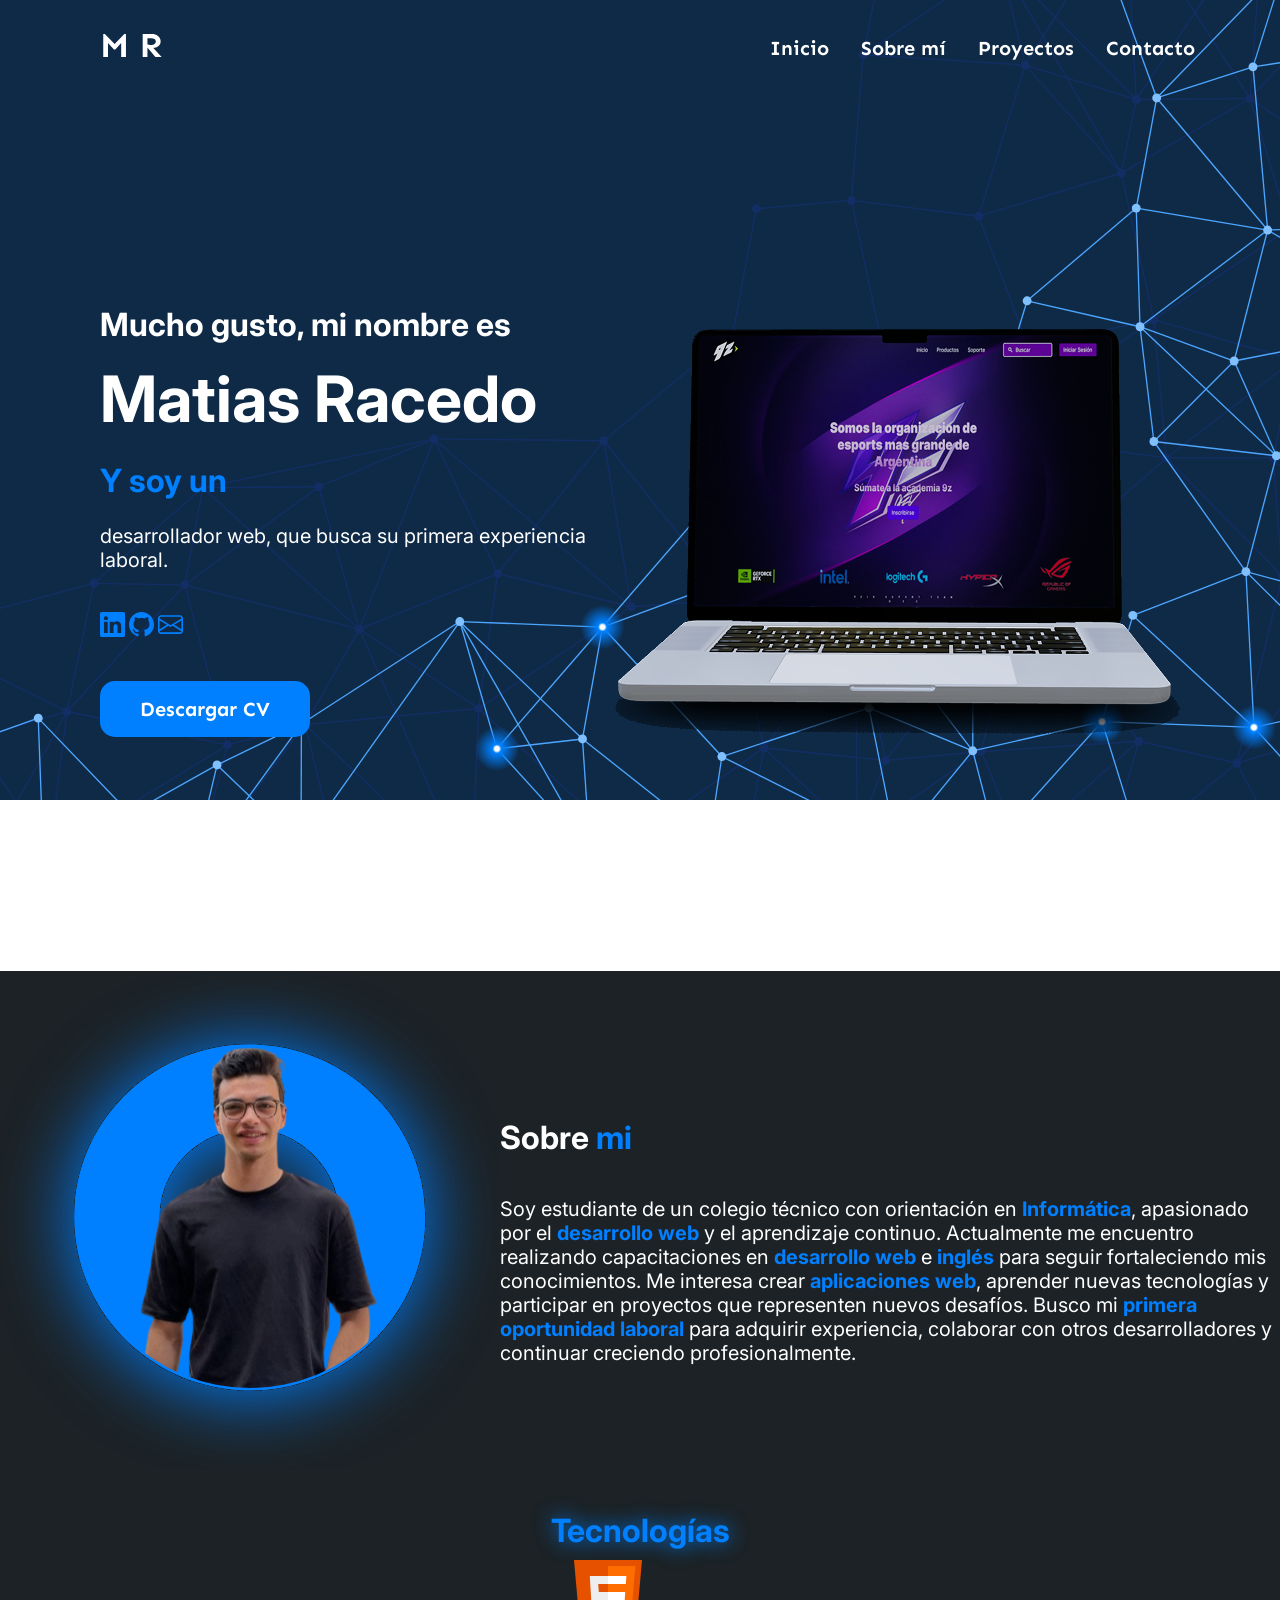
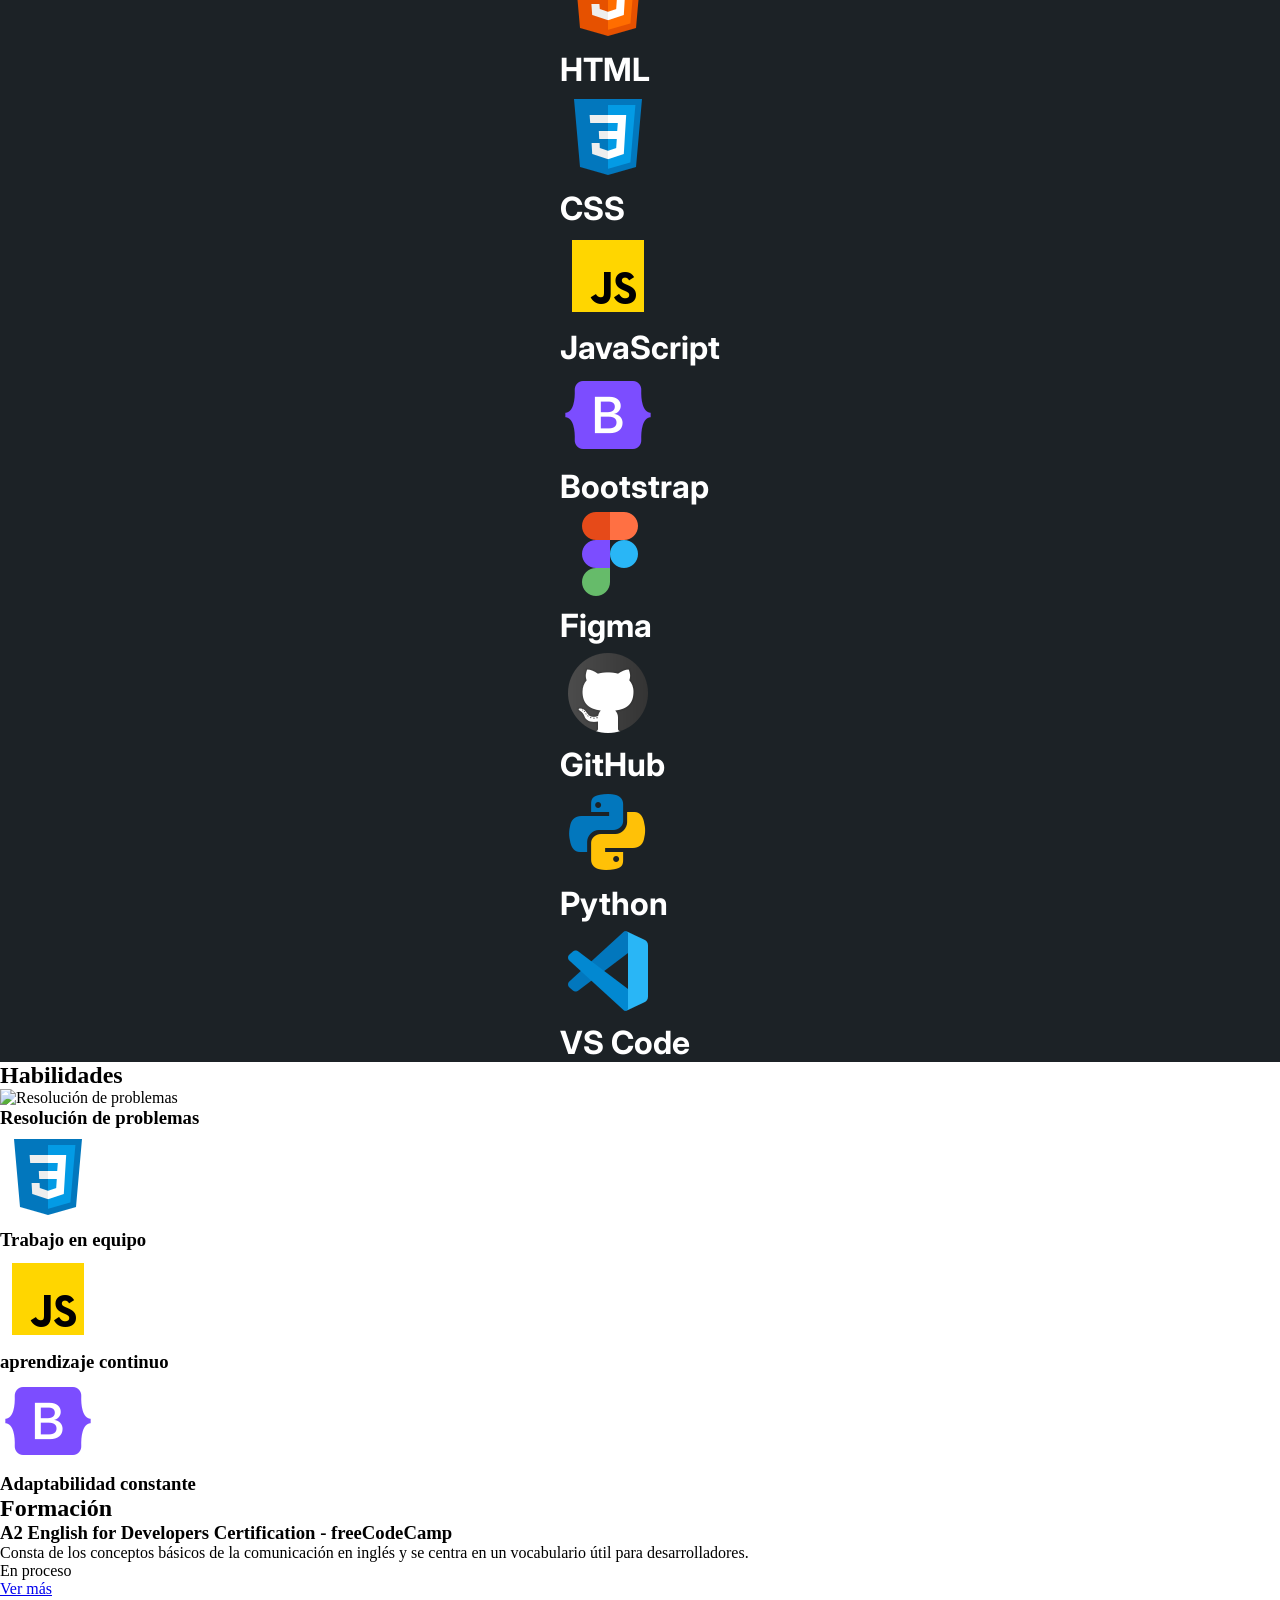
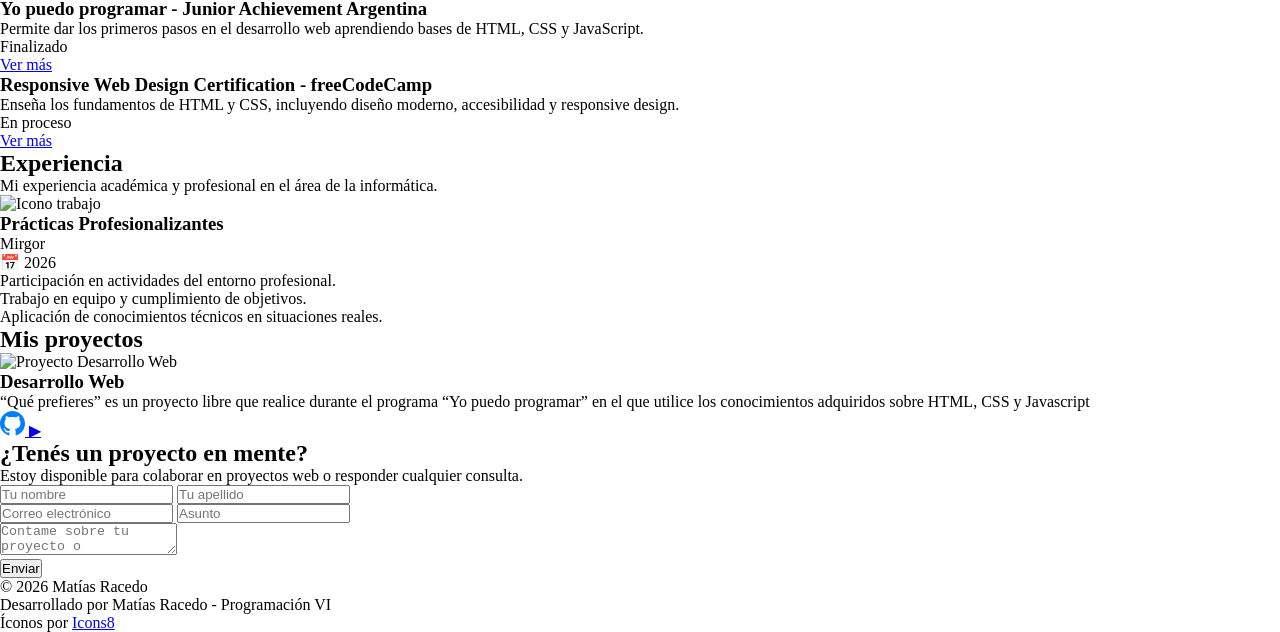
==== index.html @ 50ba8d8b "Add files via upload" ====
<!doctype html>
<html lang="en">
  <head>
    <meta charset="UTF-8" />
    <meta name="viewport" content="width=device-width, initial-scale=1.0" />
    <title>Mi portafolio web</title>
    <link rel="stylesheet" href="style.css">
    <link rel="preconnect" href="https://fonts.googleapis.com">
    <link rel="preconnect" href="https://fonts.gstatic.com" crossorigin>
    <link href="https://fonts.googleapis.com/css2?family=Sen:wght@400;500;700;800&display=swap" rel="stylesheet">
    <link href="https://fonts.googleapis.com/css2?family=Inter:wght@300;400;500;600;700&display=swap" rel="stylesheet">
  </head>
  <body>
    <div id="contenedor-inicial">
      <header>
        <!-- barra de navegación -->
        <nav>
          <a href="#" class="logo">
            <img src="img/logo.svg" alt="logo">
          </a>

          <ul>
            <li><a href="#inicio">Inicio</a></li>
            <li><a href="#sobre-mi">Sobre mí</a></li>
            <li><a href="#proyectos">Proyectos</a></li>
            <li><a href="#contacto">Contacto</a></li>
          </ul>
        </nav>
      </header>

      <main>
        <section id="inicio">
          <!-- Hero -->
           <div id="inicio-contenido">
          <p id="inicio-saludo">Mucho gusto, mi nombre es</p>

          <h1>Matias Racedo</h1>

          <p id="incio-resaltado">Y soy un</p>

          <p id="inicio-descripcion">
            desarrollador web, que busca su primera experiencia laboral.
          </p>
          <div id="redes-sociales">
            <img src="img/linkedin.svg" alt="Linkedin" />
            <img src="img/github.svg" alt="Github" />
            <img src="img/email.svg" alt="Email" />
          </div>
          <button id="boton-cv">
            <a href="">Descargar CV</a>
          </button>
          </div>
          <div id="inicio-imagen">
          <img src="img/mockup.png" alt="mockup">
          </div>
        </section>
    </div>

      <section id="sobre-mi">
        <!-- Sobre mí -->
          <div class="contenedor-foto">
            <img src="img/foto.svg" alt="Foto de Matias Racedo" />
          </div>
          <article class="informacion">
            <h2 class="sobre-mi-h2">Sobre <span>mi</span></h2>
            <p class="sobre-mi-p">
              Soy estudiante de un colegio técnico con orientación en
              <span>Informática</span>, apasionado por el
              <span>desarrollo web</span> y el aprendizaje continuo. Actualmente
              me encuentro realizando capacitaciones en
              <span>desarrollo web</span> e <span>inglés</span> para seguir
              fortaleciendo mis conocimientos. Me interesa crear
              <span>aplicaciones web</span>, aprender nuevas tecnologías y
              participar en proyectos que representen nuevos desafíos. Busco mi
              <span>primera oportunidad laboral</span> para adquirir
              experiencia, colaborar con otros desarrolladores y continuar
              creciendo profesionalmente.
            </p>
          </article>
      </section>

      <section id="tecnologias">
        <!-- Tecnologías -->
        <h2 class="tecnologias-h2">Tecnologías</h2>

        <div class="contenedor-tecnologias">
          <article class="tecnologia">
            <img src="img/html.svg" alt="HTML" />
            <h3>HTML</h3>
          </article>

          <article class="tecnologia">
            <img src="img/css.svg" alt="CSS" />
            <h3>CSS</h3>
          </article>

          <article class="tecnologia">
            <img src="img/javascript.svg" alt="JavaScript" />
            <h3>JavaScript</h3>
          </article>

          <article class="tecnologia">
            <img src="img/bootstrap.svg" alt="Bootstrap" />
            <h3>Bootstrap</h3>
          </article>

          <article class="tecnologia">
            <img src="img/figma.svg" alt="Figma" />
            <h3>Figma</h3>
          </article>

          <article class="tecnologia">
            <img src="img/github-tecnologia.svg" alt="GitHub" />
            <h3>GitHub</h3>
          </article>

          <article class="tecnologia">
            <img src="img/python.svg" alt="Python" />
            <h3>Python</h3>
          </article>

          <article class="tecnologia">
            <img src="img/vscode.svg" alt="Visual Studio Code" />
            <h3>VS Code</h3>
          </article>
        </div>
      </section>

      <section id="habilidades">
        <!-- Habilidades -->
        <h2>Habilidades</h2>
        <div class="contenedor-habilidades">
          <article class="habilidad">
            <img src="img/t.svg" alt="Resolución de problemas" />
            <h3>Resolución de problemas</h3>
          </article>

          <article class="habilidad">
            <img src="img/css.svg" alt="Trabajo en equipo" />
            <h3>Trabajo en equipo</h3>
          </article>

          <article class="habilidad">
            <img src="img/javascript.svg" alt="Aprendizaje continuo" />
            <h3>aprendizaje continuo</h3>
          </article>

          <article class="habilidad">
            <img src="img/bootstrap.svg" alt="Adaptabilidad constante" />
            <h3>Adaptabilidad constante</h3>
          </article>
        </div>
      </section>

      <section id="formacion">
        <!-- Formación -->
        <h2>Formación</h2>

        <div class="contenedor-formacion">
          <article class="curso">
            <header>
              <h3>A2 English for Developers Certification - freeCodeCamp</h3>
            </header>

            <p>
              Consta de los conceptos básicos de la comunicación en inglés y se
              centra en un vocabulario útil para desarrolladores.
            </p>

            <p class="estado en-proceso">En proceso</p>

            <footer>
              <a href="#" class="btn">Ver más</a>
            </footer>
          </article>

          <article class="curso">
            <header>
              <h3>Yo puedo programar - Junior Achievement Argentina</h3>
            </header>

            <p>
              Permite dar los primeros pasos en el desarrollo web aprendiendo
              bases de HTML, CSS y JavaScript.
            </p>

            <p class="estado-finalizado">Finalizado</p>

            <footer>
              <a href="#" class="btn">Ver más</a>
            </footer>
          </article>

          <article class="curso">
            <header>
              <h3>Responsive Web Design Certification - freeCodeCamp</h3>
            </header>

            <p>
              Enseña los fundamentos de HTML y CSS, incluyendo diseño moderno,
              accesibilidad y responsive design.
            </p>

            <p class="estado-en-proceso">En proceso</p>

            <footer>
              <a href="#" class="btn">Ver más</a>
            </footer>
          </article>
        </div>
      </section>

      <section id="experiencia">
        <!-- Experiencia -->
        <header class="experiencia-header">
          <h2>Experiencia</h2>
          <p>
            Mi experiencia académica y profesional en el área de la informática.
          </p>
        </header>

        <div class="contenedor-experiencia">
          <article class="experiencia-card">
            <div class="icono">
              <img src="img/work.svg" alt="Icono trabajo" />
            </div>

            <div class="contenido">
              <h3>Prácticas Profesionalizantes</h3>

              <p class="empresa">Mirgor</p>

              <p class="fecha"><span>📅</span> 2026</p>

              <ul>
                <li>Participación en actividades del entorno profesional.</li>
                <li>Trabajo en equipo y cumplimiento de objetivos.</li>
                <li>
                  Aplicación de conocimientos técnicos en situaciones reales.
                </li>
              </ul>
            </div>
          </article>
        </div>
      </section>

      <section id="proyectos">
        <!-- Proyectos -->
        <h2>Mis proyectos</h2>

        <div class="contenedor-proyectos">
          <article class="proyecto destacado">
            <img src="img/proyecto1.png" alt="Proyecto Desarrollo Web" />

            <div class="contenido">
              <h3>Desarrollo Web</h3>

              <p>
                “Qué prefieres” es un proyecto libre que realice durante el
                programa “Yo puedo programar” en el que utilice los
                conocimientos adquiridos sobre HTML, CSS y Javascript
              </p>

              <div class="botones">
                <a href="#" class="github">
                  <img src="img/github.svg" alt="GitHub" />
                </a>

                <a href="#" class="demo"> ▶ </a>
              </div>
            </div>
          </article>
        </div>
      </section>

      <section id="contacto">
        <!-- Contacto -->
        <header class="contacto-header">
          <h2>¿Tenés un proyecto en mente?</h2>
          <p>
            Estoy disponible para colaborar en proyectos web o responder
            cualquier consulta.
          </p>
        </header>

        <form class="formulario">
          <div class="fila">
            <input type="text" placeholder="Tu nombre" required />
            <input type="text" placeholder="Tu apellido" required />
          </div>

          <div class="fila">
            <input type="email" placeholder="Correo electrónico" required />
            <input type="text" placeholder="Asunto" required />
          </div>

          <div class="fila">
            <textarea
              placeholder="Contame sobre tu proyecto o consulta..."
              required
            ></textarea>
          </div>

          <button type="submit">Enviar</button>
        </form>
      </section>
    </main>

    <footer>
      <!-- Footer -->
      <footer>
        <p>© 2026 Matías Racedo</p>

        <p>Desarrollado por Matías Racedo - Programación VI</p>

        <p>
          Íconos por
          <a href="https://icons8.com" target="_blank">Icons8</a>
        </p>
      </footer>
    </footer>
  </body>
</html>
---- style.css ----
* {
  margin: 0;
  padding: 0;
  box-sizing: border-box;
}

body {
  margin: 0;
}

#contenedor-inicial {
  background-image: url(img/fondo.svg);
  background-repeat: no-repeat;
  background-position: top center;
  background-size: 100% auto;
}

nav {
  display: flex;
  justify-content: space-between;
  align-items: center;
  padding-top: 24px;
  margin-left: 100px;
}

nav ul {
  display: flex;
  gap: 2rem;
  list-style: none;
  margin-right: 85px;
  padding: 0;
}

nav a {
  text-decoration: none;
  color: white;
  font-family: "Sen", sans-serif;
  font-size: 20px;
  font-weight: bold;
  padding: 0;
}

#inicio-saludo {
  color: white;
  font-family: "Inter", sans-serif;
  font-size: 32px;
  font-weight: bold;
  margin-bottom: 16px;
}

h1 {
  color: white;
  font-family: "Inter", sans-serif;
  font-size: 64px;
  font-weight: bold;
  margin-bottom: 24px;
}

#incio-resaltado {
  color: #007fff;
  font-family: "Inter", sans-serif;
  font-size: 32px;
  font-weight: bold;
  margin-bottom: 24px;
}

#inicio-descripcion {
  color: white;
  font-family: "Inter", sans-serif;
  font-size: 20px;
  font-weight: normal;
  margin-bottom: 40px;
}

#redes-sociales {
  margin-bottom: 40px;
}

#boton-cv {
  background-color: #0080ff;
  padding-left: 40px;
  padding-right: 40px;
  padding-top: 16px;
  padding-bottom: 16px;
  border: 0;
  border-radius: 15px;
}

#boton-cv a {
  text-decoration: none;
  color: white;
  font-family: "Sen", sans-serif;
  font-size: 20px;
  font-weight: bold;
}

#inicio {
  display: flex;
  align-items: center;
  justify-content: space-between;
  padding-left: 100px;
  min-height: 100vh;
}

#inicio-imagen img {
  margin-right: 85px;
}

#sobre-mi {
  width: 100%;
  height: 60vh;
  display: flex;
  justify-content: space-between;
  background-color: #1c2226;
}

.contenedor-foto {
  width: 500px;
  height: 500px;
  margin: 0;
  padding: 0;
}

.contenedor-foto img {
  width: 500px;
  height: 500px;
}

.informacion {
  display: flex;
  flex-direction: column;
  justify-content: center;
  align-items: start;
}

span {
  color: #007fff;
  font-weight: bold;
}

.sobre-mi-h2 {
  color: white;
  font-family: "Inter", sans-serif;
  font-size: 32px;
  font-weight: bold;
  margin-bottom: 40px;
}

.sobre-mi-p {
  color: white;
  font-family: "Inter", sans-serif;
  font-size: 20px;
  font-weight: normal;
}

#tecnologias {
  display: flex;
  flex-direction: column;
  justify-content: center;
  align-items: center;
  background-color: #1c2226;
}

.tecnologias-h2 {
  color: #0080ff;
  text-shadow: 0 0 20px #0080ff;
  font-family: "Inter", sans-serif;
  font-size: 32px;
  font-weight: bold;
}

.contenedor-tecnologias h3 {
  color: white;
  font-family: "Inter", sans-serif;
  font-size: 32px;
  font-weight: bold;
}
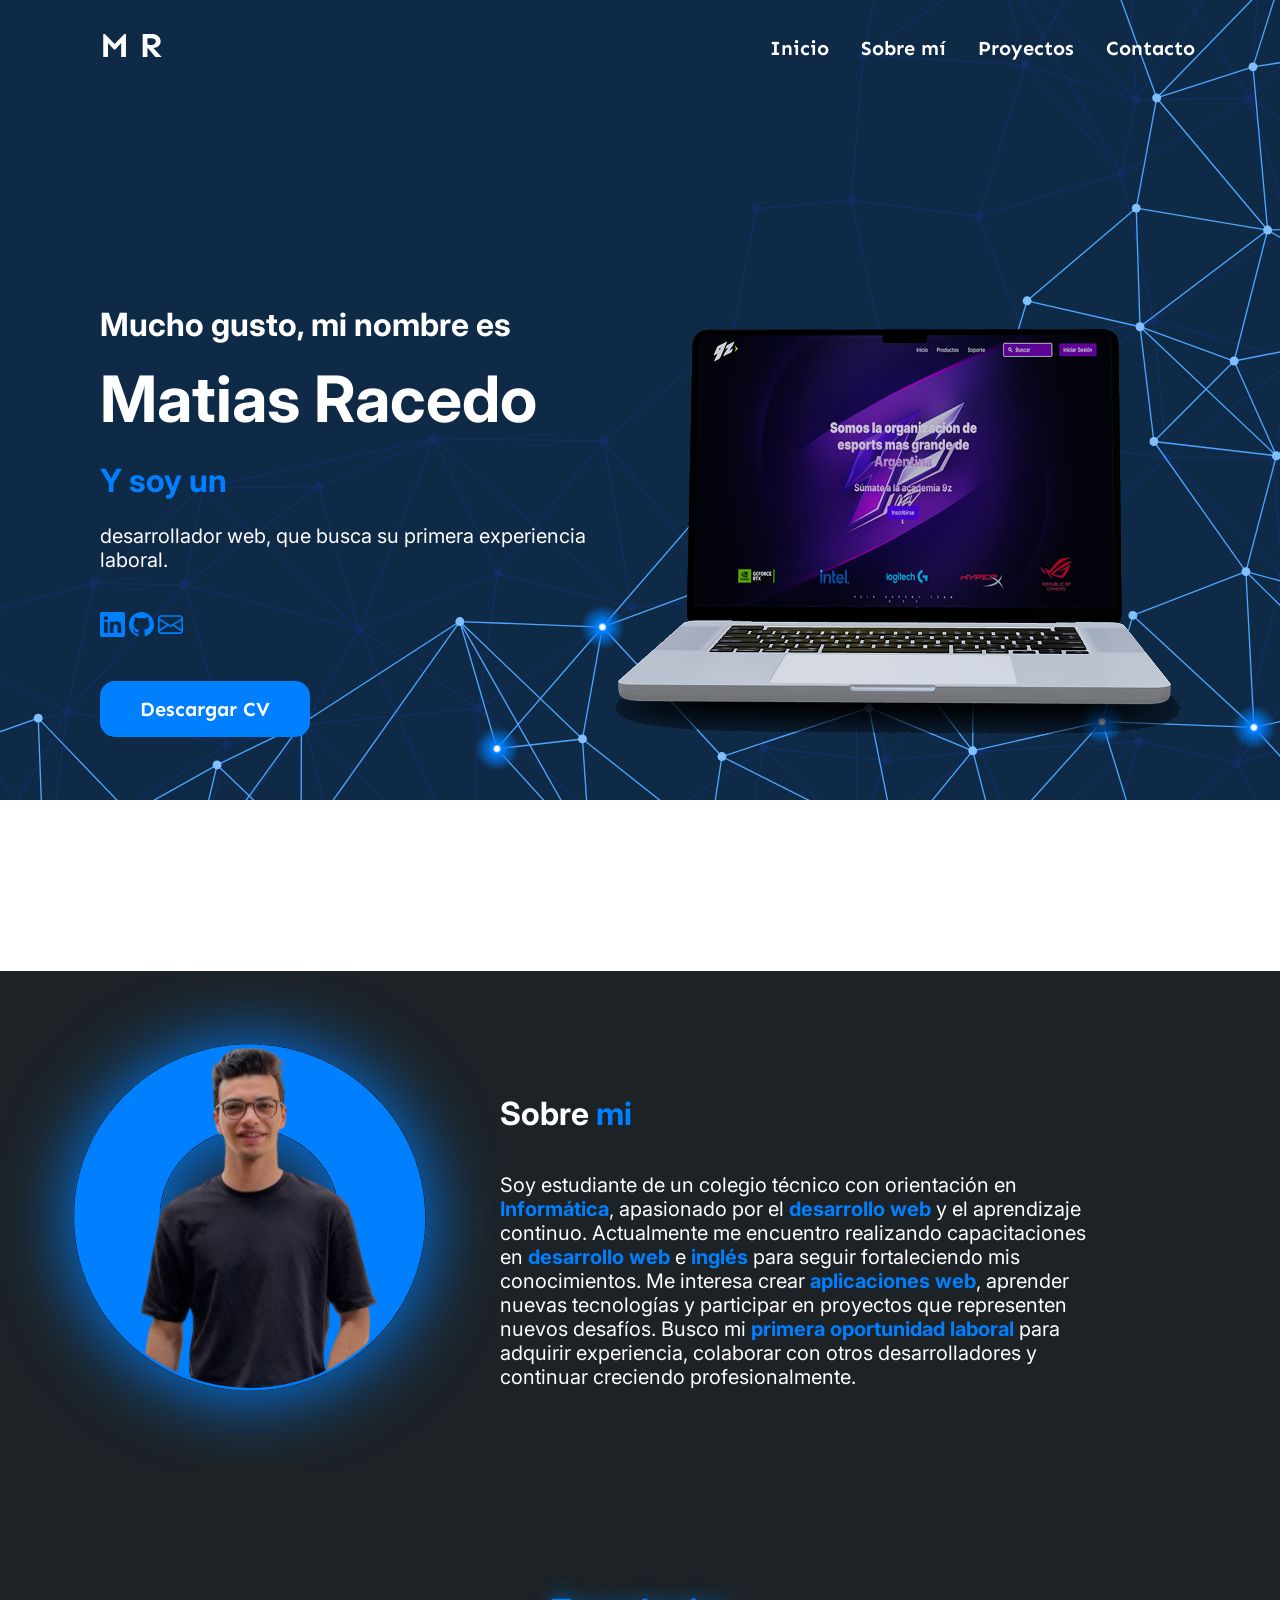
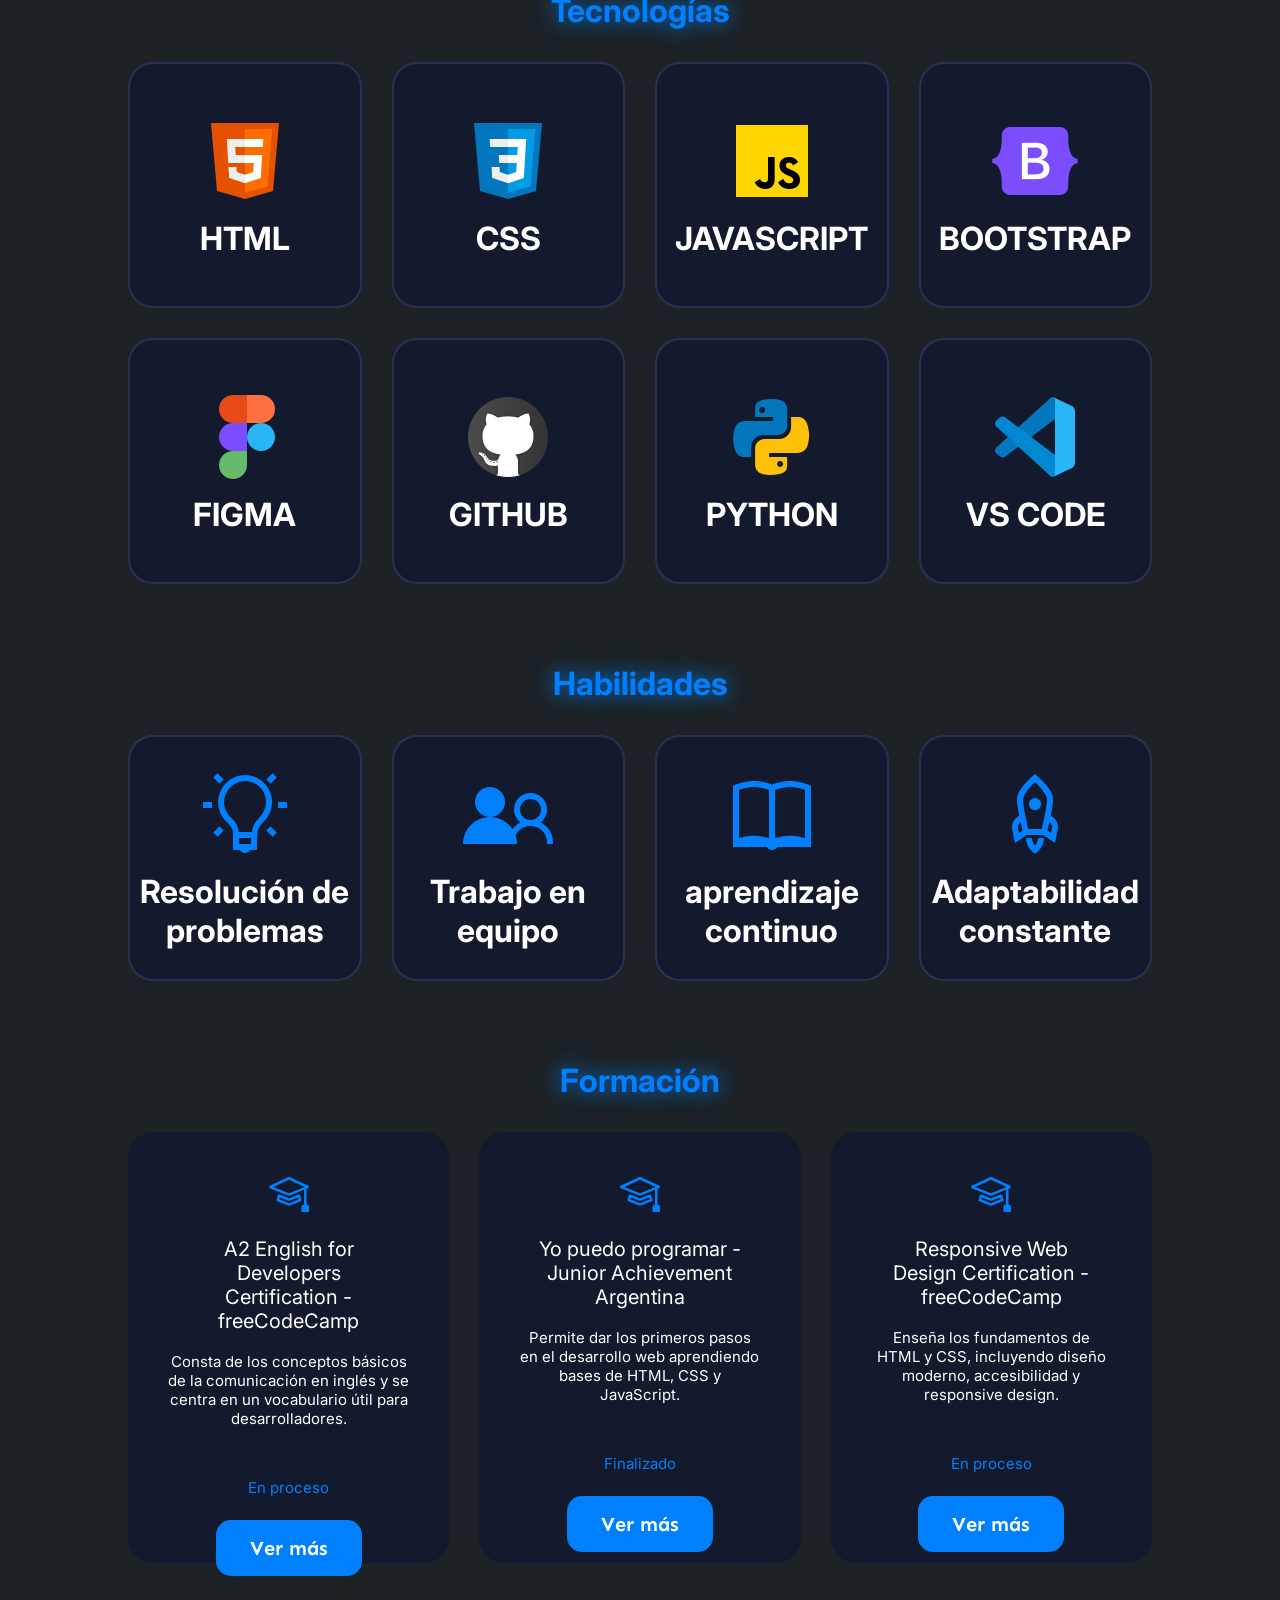
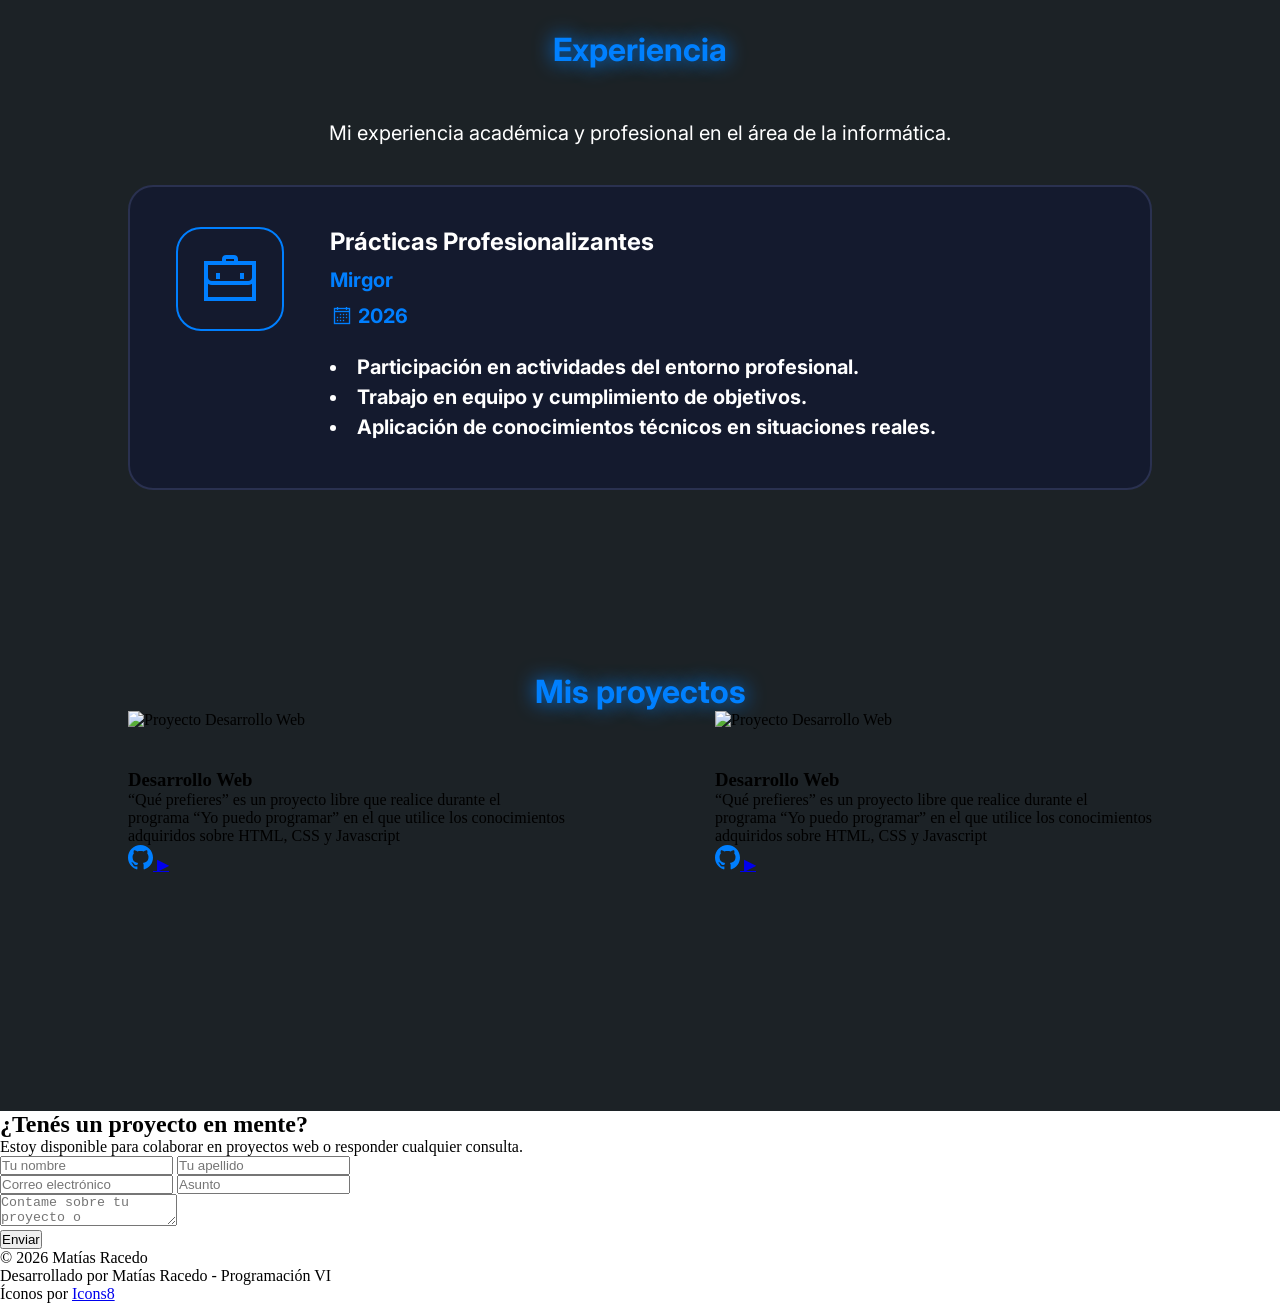
==== commit 3d9d79f7: "Add files via upload" ====
--- a/index.html
+++ b/index.html
@@ -85,68 +85,68 @@
 
         <div class="contenedor-tecnologias">
           <article class="tecnologia">
-            <img src="img/html.svg" alt="HTML" />
+            <img class="tecnologia-icono" src="img/html.svg" alt="HTML" />
             <h3>HTML</h3>
           </article>
 
           <article class="tecnologia">
-            <img src="img/css.svg" alt="CSS" />
+            <img class="tecnologia-icono" src="img/css.svg" alt="CSS" />
             <h3>CSS</h3>
           </article>
 
           <article class="tecnologia">
-            <img src="img/javascript.svg" alt="JavaScript" />
-            <h3>JavaScript</h3>
-          </article>
-
-          <article class="tecnologia">
-            <img src="img/bootstrap.svg" alt="Bootstrap" />
-            <h3>Bootstrap</h3>
-          </article>
-
-          <article class="tecnologia">
-            <img src="img/figma.svg" alt="Figma" />
-            <h3>Figma</h3>
-          </article>
-
-          <article class="tecnologia">
-            <img src="img/github-tecnologia.svg" alt="GitHub" />
-            <h3>GitHub</h3>
-          </article>
-
-          <article class="tecnologia">
-            <img src="img/python.svg" alt="Python" />
-            <h3>Python</h3>
-          </article>
-
-          <article class="tecnologia">
-            <img src="img/vscode.svg" alt="Visual Studio Code" />
-            <h3>VS Code</h3>
+            <img class="tecnologia-icono" src="img/javascript.svg" alt="JavaScript" />
+            <h3>JAVASCRIPT</h3>
+          </article>
+
+          <article class="tecnologia">
+            <img class="tecnologia-icono" src="img/bootstrap.svg" alt="Bootstrap" />
+            <h3>BOOTSTRAP</h3>
+          </article>
+
+          <article class="tecnologia">
+            <img class="tecnologia-icono" src="img/figma.svg" alt="Figma" />
+            <h3>FIGMA</h3>
+          </article>
+
+          <article class="tecnologia">
+            <img class="tecnologia-icono" src="img/github-tecnologia.svg" alt="GitHub" />
+            <h3>GITHUB</h3>
+          </article>
+
+          <article class="tecnologia">
+            <img class="tecnologia-icono" src="img/python.svg" alt="Python" />
+            <h3>PYTHON</h3>
+          </article>
+
+          <article class="tecnologia">
+            <img class="tecnologia-icono" src="img/vscode.svg" alt="Visual Studio Code" />
+            <h3>VS CODE</h3>
           </article>
         </div>
       </section>
 
       <section id="habilidades">
         <!-- Habilidades -->
-        <h2>Habilidades</h2>
+        <h2 class="habilidades-h2">Habilidades</h2>
         <div class="contenedor-habilidades">
           <article class="habilidad">
-            <img src="img/t.svg" alt="Resolución de problemas" />
+            <img src="img/idea.svg" alt="Resolución de problemas" />
             <h3>Resolución de problemas</h3>
           </article>
 
           <article class="habilidad">
-            <img src="img/css.svg" alt="Trabajo en equipo" />
+            <img src="img/equipo.svg" alt="Trabajo en equipo" />
             <h3>Trabajo en equipo</h3>
           </article>
 
           <article class="habilidad">
-            <img src="img/javascript.svg" alt="Aprendizaje continuo" />
+            <img src="img/aprendizaje.svg" alt="Aprendizaje continuo" />
             <h3>aprendizaje continuo</h3>
           </article>
 
           <article class="habilidad">
-            <img src="img/bootstrap.svg" alt="Adaptabilidad constante" />
+            <img src="img/adaptabilidad.svg" alt="Adaptabilidad constante" />
             <h3>Adaptabilidad constante</h3>
           </article>
         </div>
@@ -154,20 +154,22 @@
 
       <section id="formacion">
         <!-- Formación -->
-        <h2>Formación</h2>
+        <h2 class="formacion-h2">Formación</h2>
 
         <div class="contenedor-formacion">
           <article class="curso">
+            <img class="curso-icono" src="img/aprendizaje-icono.svg" alt="Icono de aprendizaje">
+
             <header>
-              <h3>A2 English for Developers Certification - freeCodeCamp</h3>
+              <h3 class="curso-h3">A2 English for Developers Certification - freeCodeCamp</h3>
             </header>
 
-            <p>
+            <p class="curso-descripcion">
               Consta de los conceptos básicos de la comunicación en inglés y se
               centra en un vocabulario útil para desarrolladores.
             </p>
 
-            <p class="estado en-proceso">En proceso</p>
+            <p class="estado">En proceso</p>
 
             <footer>
               <a href="#" class="btn">Ver más</a>
@@ -175,16 +177,18 @@
           </article>
 
           <article class="curso">
+            <img class="curso-icono" src="img/aprendizaje-icono.svg" alt="Icono de aprendizaje">
+
             <header>
-              <h3>Yo puedo programar - Junior Achievement Argentina</h3>
+              <h3 class="curso-h3">Yo puedo programar - Junior Achievement Argentina</h3>
             </header>
 
-            <p>
+            <p class="curso-descripcion">
               Permite dar los primeros pasos en el desarrollo web aprendiendo
               bases de HTML, CSS y JavaScript.
             </p>
 
-            <p class="estado-finalizado">Finalizado</p>
+            <p class="estado">Finalizado</p>
 
             <footer>
               <a href="#" class="btn">Ver más</a>
@@ -192,16 +196,18 @@
           </article>
 
           <article class="curso">
+            <img class="curso-icono" src="img/aprendizaje-icono.svg" alt="Icono de aprendizaje">
+
             <header>
-              <h3>Responsive Web Design Certification - freeCodeCamp</h3>
+              <h3 class="curso-h3">Responsive Web Design Certification - freeCodeCamp</h3>
             </header>
 
-            <p>
+            <p class="curso-descripcion">
               Enseña los fundamentos de HTML y CSS, incluyendo diseño moderno,
               accesibilidad y responsive design.
             </p>
 
-            <p class="estado-en-proceso">En proceso</p>
+            <p class="estado">En proceso</p>
 
             <footer>
               <a href="#" class="btn">Ver más</a>
@@ -213,24 +219,26 @@
       <section id="experiencia">
         <!-- Experiencia -->
         <header class="experiencia-header">
-          <h2>Experiencia</h2>
-          <p>
+          <h2 class="experiencia-h2">Experiencia</h2>
+          <p class="experiencia-p">
             Mi experiencia académica y profesional en el área de la informática.
           </p>
         </header>
 
         <div class="contenedor-experiencia">
-          <article class="experiencia-card">
-            <div class="icono">
-              <img src="img/work.svg" alt="Icono trabajo" />
+          <article class="experiencia-tarjeta">
+            <div class="icono-trabajo">
+              <img src="img/trabajo.svg" alt="Icono trabajo" />
             </div>
 
             <div class="contenido">
-              <h3>Prácticas Profesionalizantes</h3>
+              <h3 class="experiencia-h3">Prácticas Profesionalizantes</h3>
 
               <p class="empresa">Mirgor</p>
-
-              <p class="fecha"><span>📅</span> 2026</p>
+              <div class="fecha">
+                <img src="img/calendario.svg" alt="calendario">
+                <p>2026</p>
+              </div>
 
               <ul>
                 <li>Participación en actividades del entorno profesional.</li>
@@ -246,10 +254,31 @@
 
       <section id="proyectos">
         <!-- Proyectos -->
-        <h2>Mis proyectos</h2>
+        <h2 class="proyectos-h2">Mis proyectos</h2>
 
         <div class="contenedor-proyectos">
-          <article class="proyecto destacado">
+          <article class="proyecto-destacado">
+            <img src="img/proyecto1.png" alt="Proyecto Desarrollo Web" />
+
+            <div class="contenido">
+              <h3>Desarrollo Web</h3>
+
+              <p>
+                “Qué prefieres” es un proyecto libre que realice durante el
+                programa “Yo puedo programar” en el que utilice los
+                conocimientos adquiridos sobre HTML, CSS y Javascript
+              </p>
+
+              <div class="botones">
+                <a href="#" class="github">
+                  <img src="img/github.svg" alt="GitHub" />
+                </a>
+
+                <a href="#" class="demo"> ▶ </a>
+              </div>
+            </div>
+          </article>
+          <article class="proyecto-destacado">
             <img src="img/proyecto1.png" alt="Proyecto Desarrollo Web" />
 
             <div class="contenido">
--- a/style.css
+++ b/style.css
@@ -151,6 +151,7 @@
   font-family: "Inter", sans-serif;
   font-size: 20px;
   font-weight: normal;
+  padding-right: 182px;
 }
 
 #tecnologias {
@@ -159,6 +160,7 @@
   justify-content: center;
   align-items: center;
   background-color: #1c2226;
+  padding-top: 80px;
 }
 
 .tecnologias-h2 {
@@ -167,6 +169,14 @@
   font-family: "Inter", sans-serif;
   font-size: 32px;
   font-weight: bold;
+  margin-bottom: 32px;
+}
+
+.contenedor-tecnologias {
+  display: grid;
+  grid-template-columns: repeat(4, 1fr);
+  gap: 30px;
+  width: 80%;
 }
 
 .contenedor-tecnologias h3 {
@@ -175,3 +185,298 @@
   font-size: 32px;
   font-weight: bold;
 }
+
+.tecnologia {
+  display: flex;
+  flex-direction: column;
+  align-items: center;
+  background-color: #141a2e;
+  gap: 10px;
+  height: 246px;
+  border-radius: 25px;
+  border: 2px solid #2a3150;
+  box-sizing: border-box;
+  justify-content: center;
+}
+
+/* seccion habilidades */
+
+#habilidades {
+  display: flex;
+  flex-direction: column;
+  justify-content: center;
+  align-items: center;
+  background-color: #1c2226;
+}
+
+.habilidades-h2 {
+  color: #0080ff;
+  text-shadow: 0 0 20px #0080ff;
+  font-family: "Inter", sans-serif;
+  font-size: 32px;
+  font-weight: bold;
+  margin-bottom: 32px;
+  margin-top: 80px;
+}
+
+.habilidad {
+  display: flex;
+  flex-direction: column;
+  align-items: center;
+  background-color: #141a2e;
+  gap: 10px;
+  height: 246px;
+  border-radius: 25px;
+  border: 2px solid #2a3150;
+  box-sizing: border-box;
+  justify-content: center;
+}
+
+.contenedor-habilidades {
+  display: grid;
+  grid-template-columns: repeat(4, 1fr);
+  gap: 30px;
+  width: 80%;
+}
+
+.contenedor-habilidades h3 {
+  color: white;
+  font-family: "Inter", sans-serif;
+  font-size: 32px;
+  font-weight: bold;
+  text-align: center;
+}
+
+/* seccion formación */
+
+.formacion-h2 {
+  color: #0080ff;
+  text-shadow: 0 0 20px #0080ff;
+  font-family: "Inter", sans-serif;
+  font-size: 32px;
+  font-weight: bold;
+  margin-bottom: 32px;
+}
+
+.curso {
+  display: flex;
+  flex-direction: column;
+  align-items: center;
+  background-color: #141a2e;
+  gap: 10px;
+  height: 246px;
+  border-radius: 25px;
+  justify-content: start;
+  height: 431px;
+  text-align: center;
+}
+
+#formacion {
+  padding-top: 80px;
+  display: flex;
+  flex-direction: column;
+  justify-content: center;
+  align-items: center;
+  background-color: #1c2226;
+}
+
+.contenedor-formacion {
+  display: grid;
+  grid-template-columns: repeat(3, 1fr);
+  gap: 30px;
+  width: 80%;
+  height: 431px;
+}
+
+.curso-icono {
+  margin-top: 40px;
+  margin-bottom: 15px;
+}
+
+.curso-h3 {
+  color: white;
+  font-family: "Inter", sans-serif;
+  font-size: 20px;
+  font-weight: normal;
+  margin-left: 58px;
+  margin-right: 58px;
+  margin-bottom: 9px;
+}
+
+.curso-descripcion {
+  color: white;
+  font-family: "Inter", sans-serif;
+  font-size: 15px;
+  font-weight: normal;
+  margin-left: 40px;
+  margin-right: 40px;
+  margin-bottom: 40px;
+}
+
+.estado {
+  color: #0080ff;
+  font-family: "Inter", sans-serif;
+  font-size: 15px;
+  font-weight: normal;
+  margin-bottom: 29px;
+}
+
+.btn {
+  text-decoration: none;
+  color: white;
+  font-family: "Sen", sans-serif;
+  font-size: 20px;
+  font-weight: bold;
+  background-color: #0080ff;
+  padding-left: 34px;
+  padding-right: 34px;
+  padding-top: 16px;
+  padding-bottom: 16px;
+  border: 0;
+  border-radius: 15px;
+}
+
+/* seccion experiencia */
+
+.experiencia-h2 {
+  color: #0080ff;
+  text-shadow: 0 0 20px #0080ff;
+  font-family: "Inter", sans-serif;
+  font-size: 32px;
+  font-weight: bold;
+  margin-top: 80px;
+  margin-bottom: 32px;
+}
+
+#experiencia {
+  display: flex;
+  flex-direction: column;
+  justify-content: center;
+  align-items: center;
+  background-color: #1c2226;
+  height: 574px;
+}
+
+.experiencia-p {
+  color: white;
+  font-family: "Inter", sans-serif;
+  font-size: 20px;
+  font-weight: normal;
+  margin-top: 20px;
+  margin-bottom: 40px;
+}
+
+.contenedor-experiencia {
+  width: 80%;
+  height: 285px;
+  margin-bottom: 80px;
+}
+
+.experiencia-tarjeta {
+  background-color: #141a2e;
+  display: flex;
+  flex-direction: row;
+}
+
+.experiencia-header {
+  display: flex;
+  flex-direction: column;
+  justify-content: center;
+  align-items: center;
+}
+
+.icono-trabajo {
+  padding: 20px;
+  height: 104px;
+  border: 2px solid #007fff;
+  border-radius: 25px;
+  box-sizing: border-box;
+  margin-left: 46px;
+  margin-right: 46px;
+  margin-top: 40px;
+}
+
+.contenido {
+  margin-top: 40px;
+}
+
+.experiencia-h3 {
+  color: white;
+  font-family: "Inter", sans-serif;
+  font-size: 24px;
+  font-weight: bold;
+  margin-bottom: 12px;
+}
+
+.empresa {
+  color: #007fff;
+  font-family: "Inter", sans-serif;
+  font-size: 20px;
+  font-weight: bold;
+  margin-bottom: 12px;
+}
+
+.fecha {
+  display: flex;
+  align-items: center;
+}
+
+.fecha p {
+  color: #007fff;
+  font-family: "Inter", sans-serif;
+  font-size: 20px;
+  font-weight: bold;
+  margin-left: 4px;
+}
+
+.experiencia-tarjeta {
+  border-radius: 25px;
+  border: 2px solid #2a3150;
+  box-sizing: border-box;
+}
+
+.experiencia-tarjeta ul {
+  margin-top: 24px;
+  margin-bottom: 46px;
+  list-style-position: inside;
+}
+
+.experiencia-tarjeta ul > li {
+  color: white;
+  line-height: 1.5;
+  font-family: "Inter", sans-serif;
+  font-size: 20px;
+  font-weight: bold;
+}
+
+/* seccion proyectos */
+
+.proyectos-h2 {
+  color: #0080ff;
+  text-shadow: 0 0 20px #0080ff;
+  font-family: "Inter", sans-serif;
+  font-size: 32px;
+  font-weight: bold;
+  margin-top: 80px;
+}
+
+#proyectos {
+  display: flex;
+  flex-direction: column;
+  justify-content: center;
+  align-items: center;
+  background-color: #1c2226;
+  height: 574px;
+}
+
+.contenedor-proyectos {
+  display: grid;
+  grid-template-columns: repeat(2, 1fr);
+  gap: 150px;
+  width: 80%;
+}
+
+.proyecto-destacado {
+  height: 345px;
+  border-radius: 25px;
+}
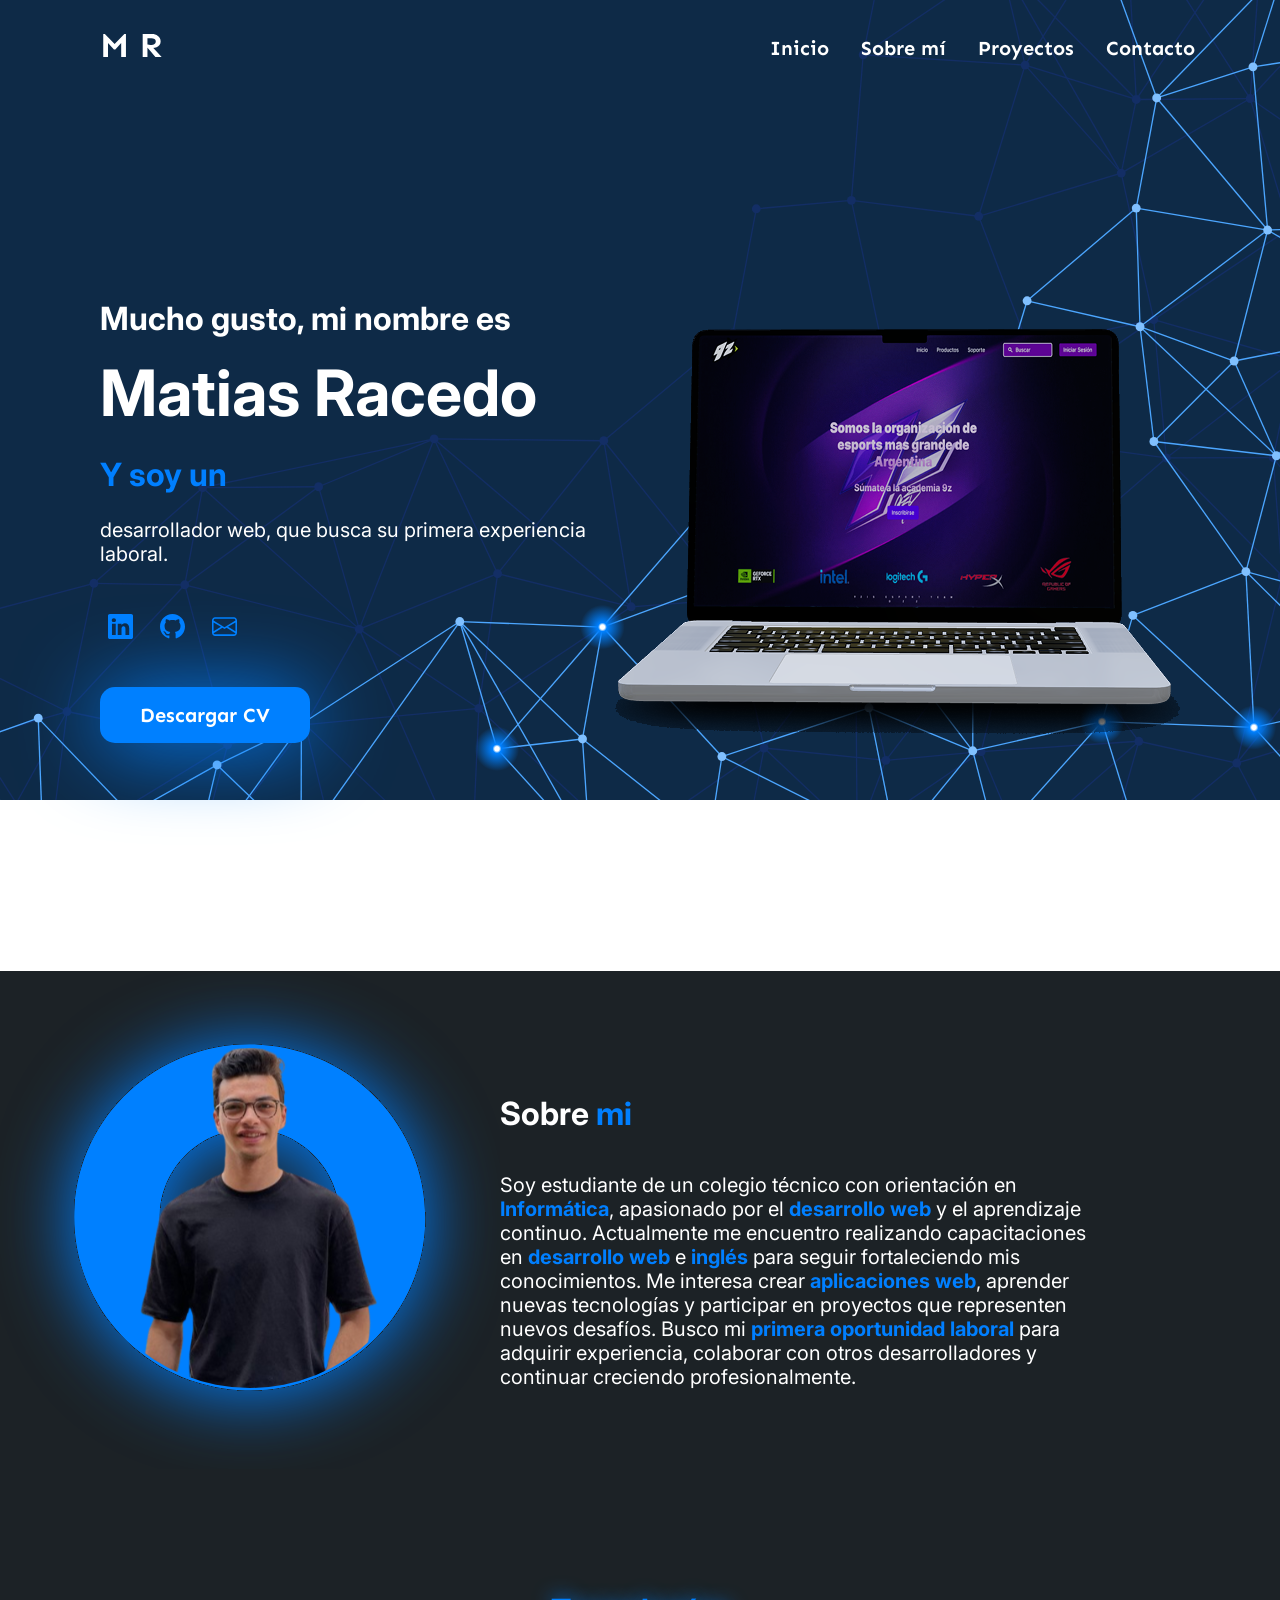
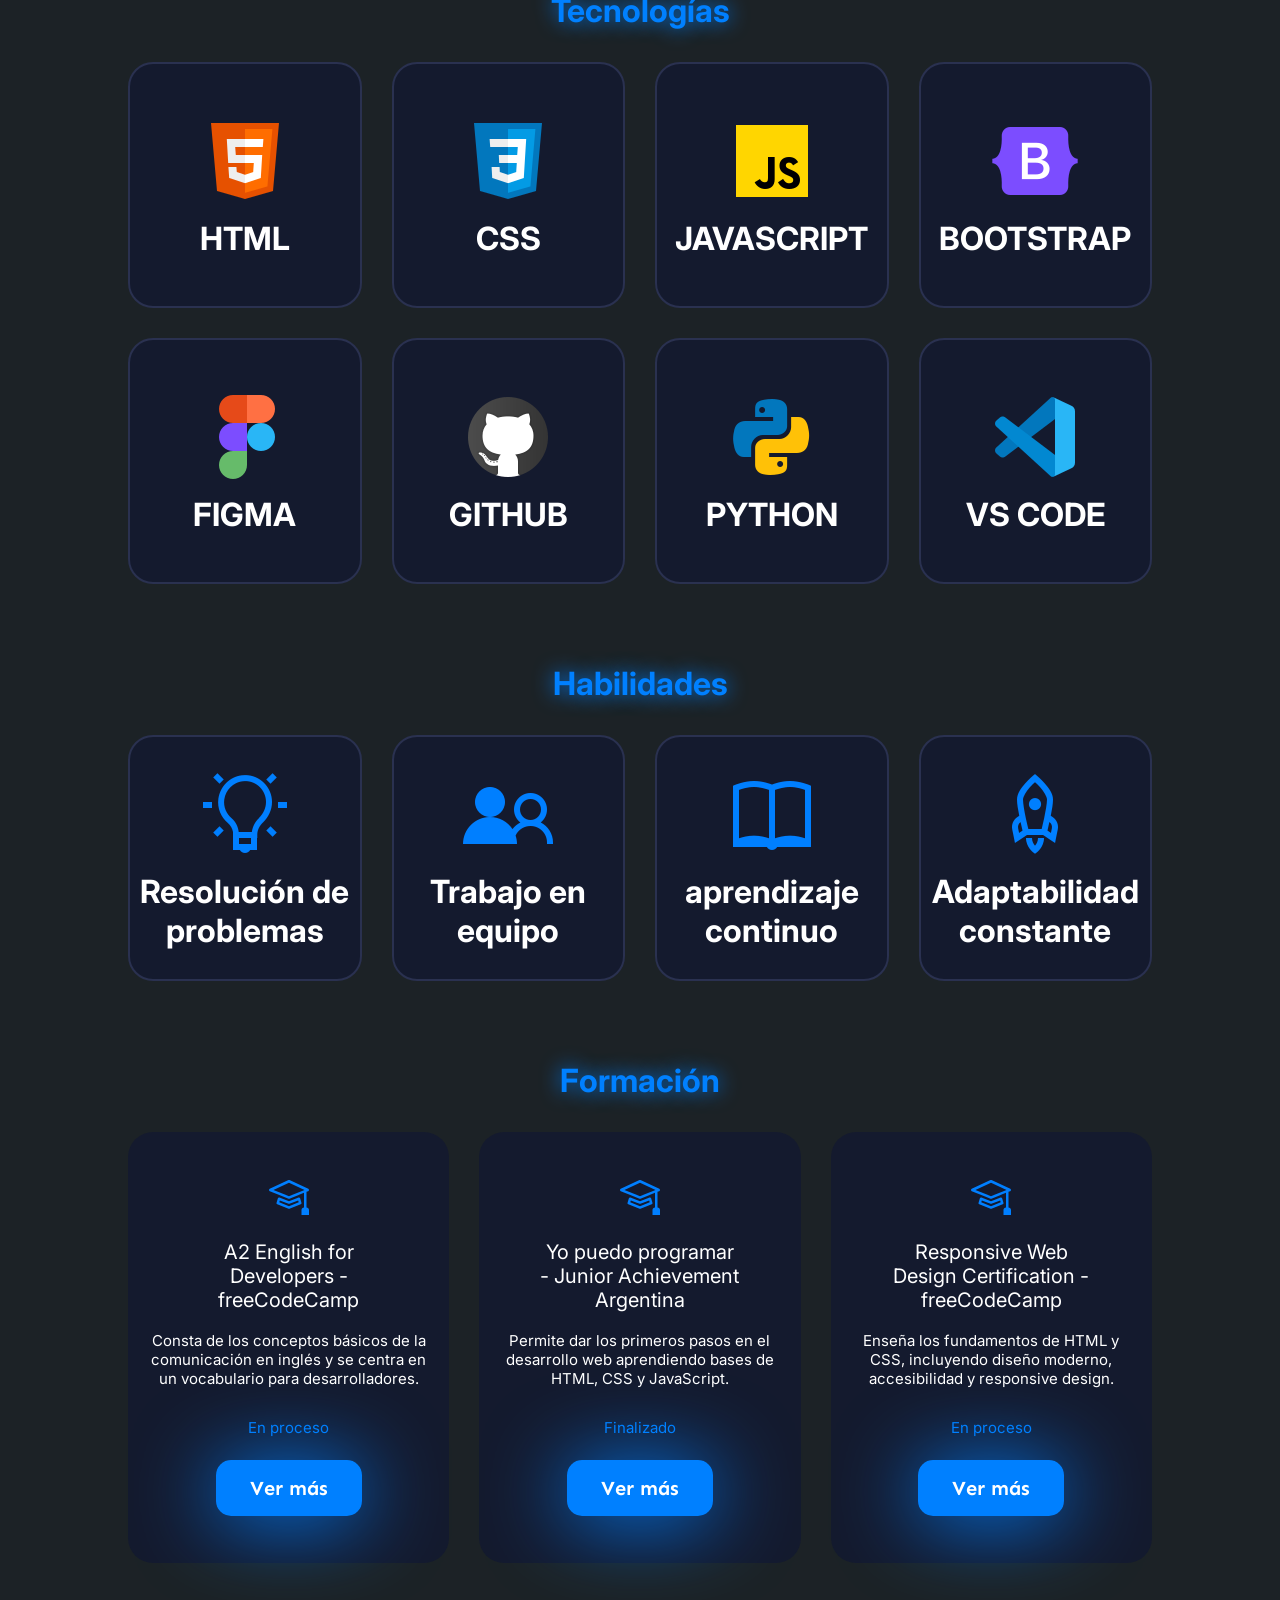
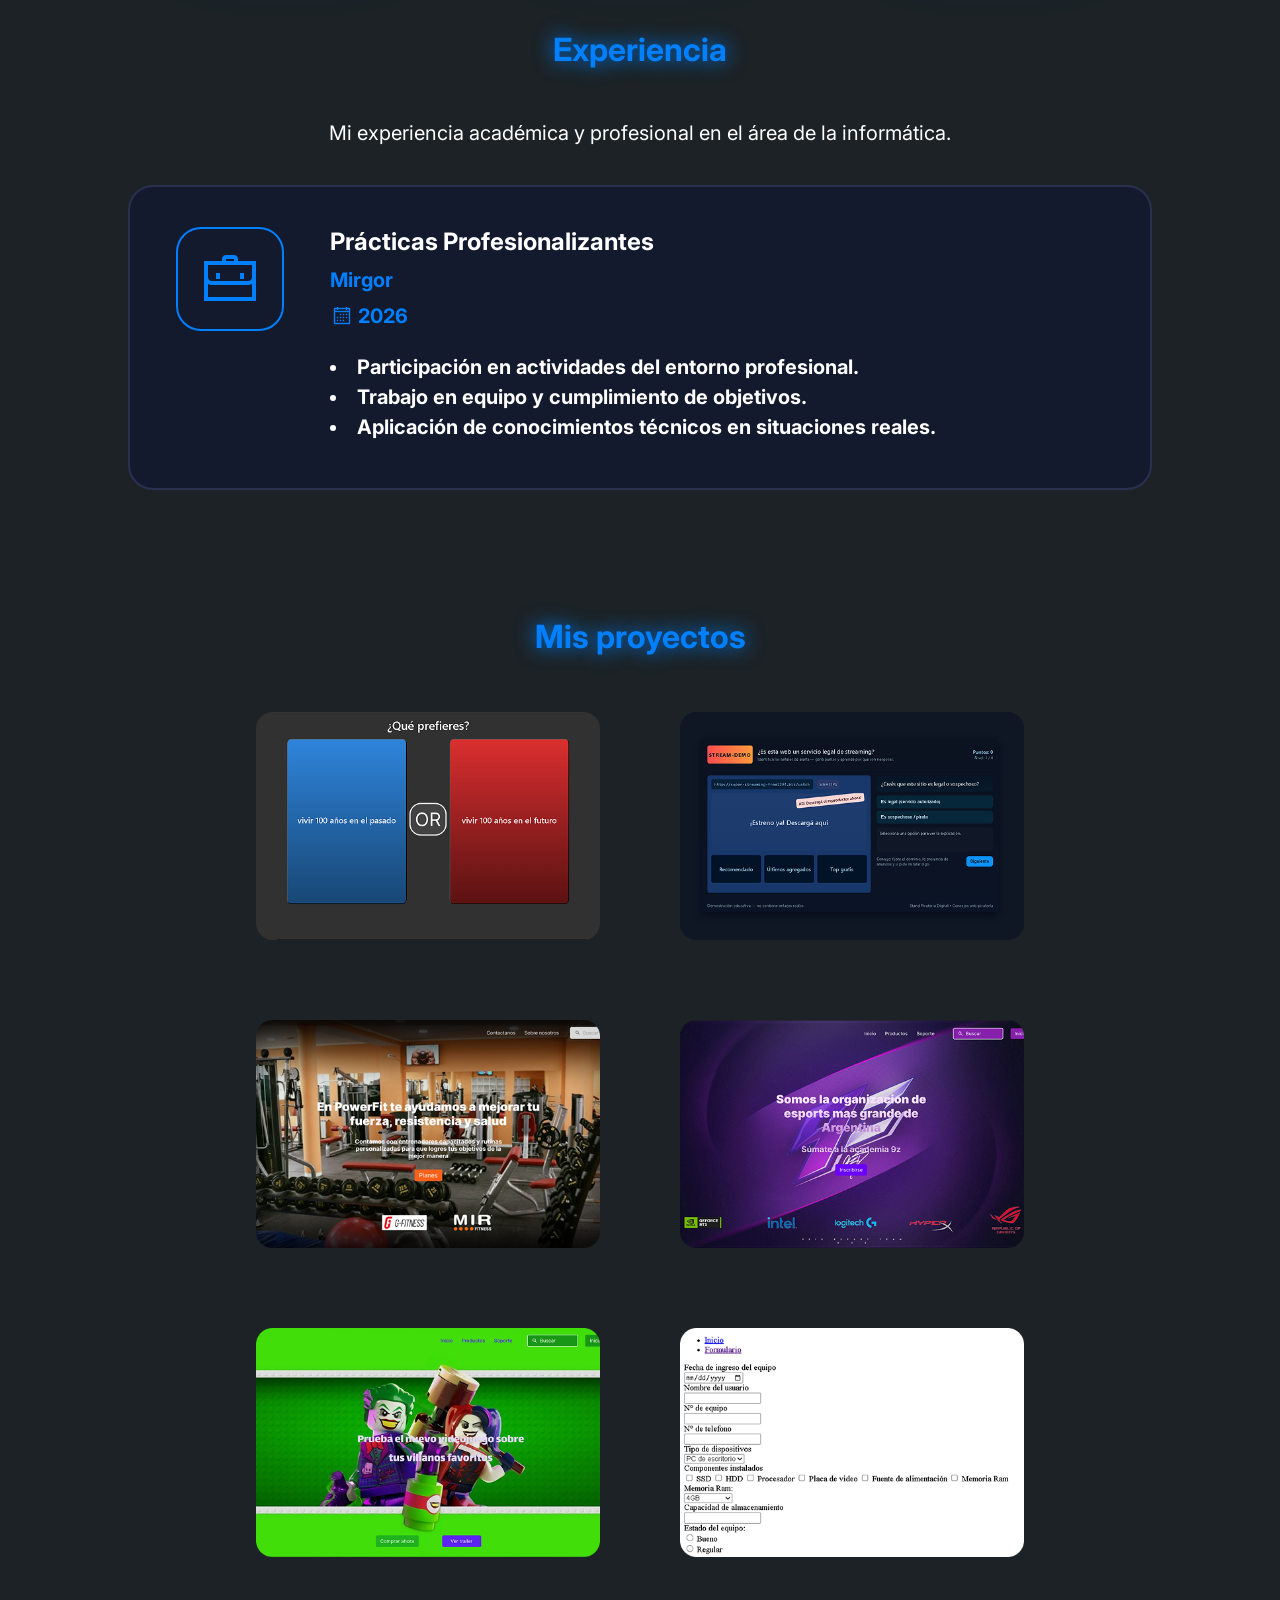
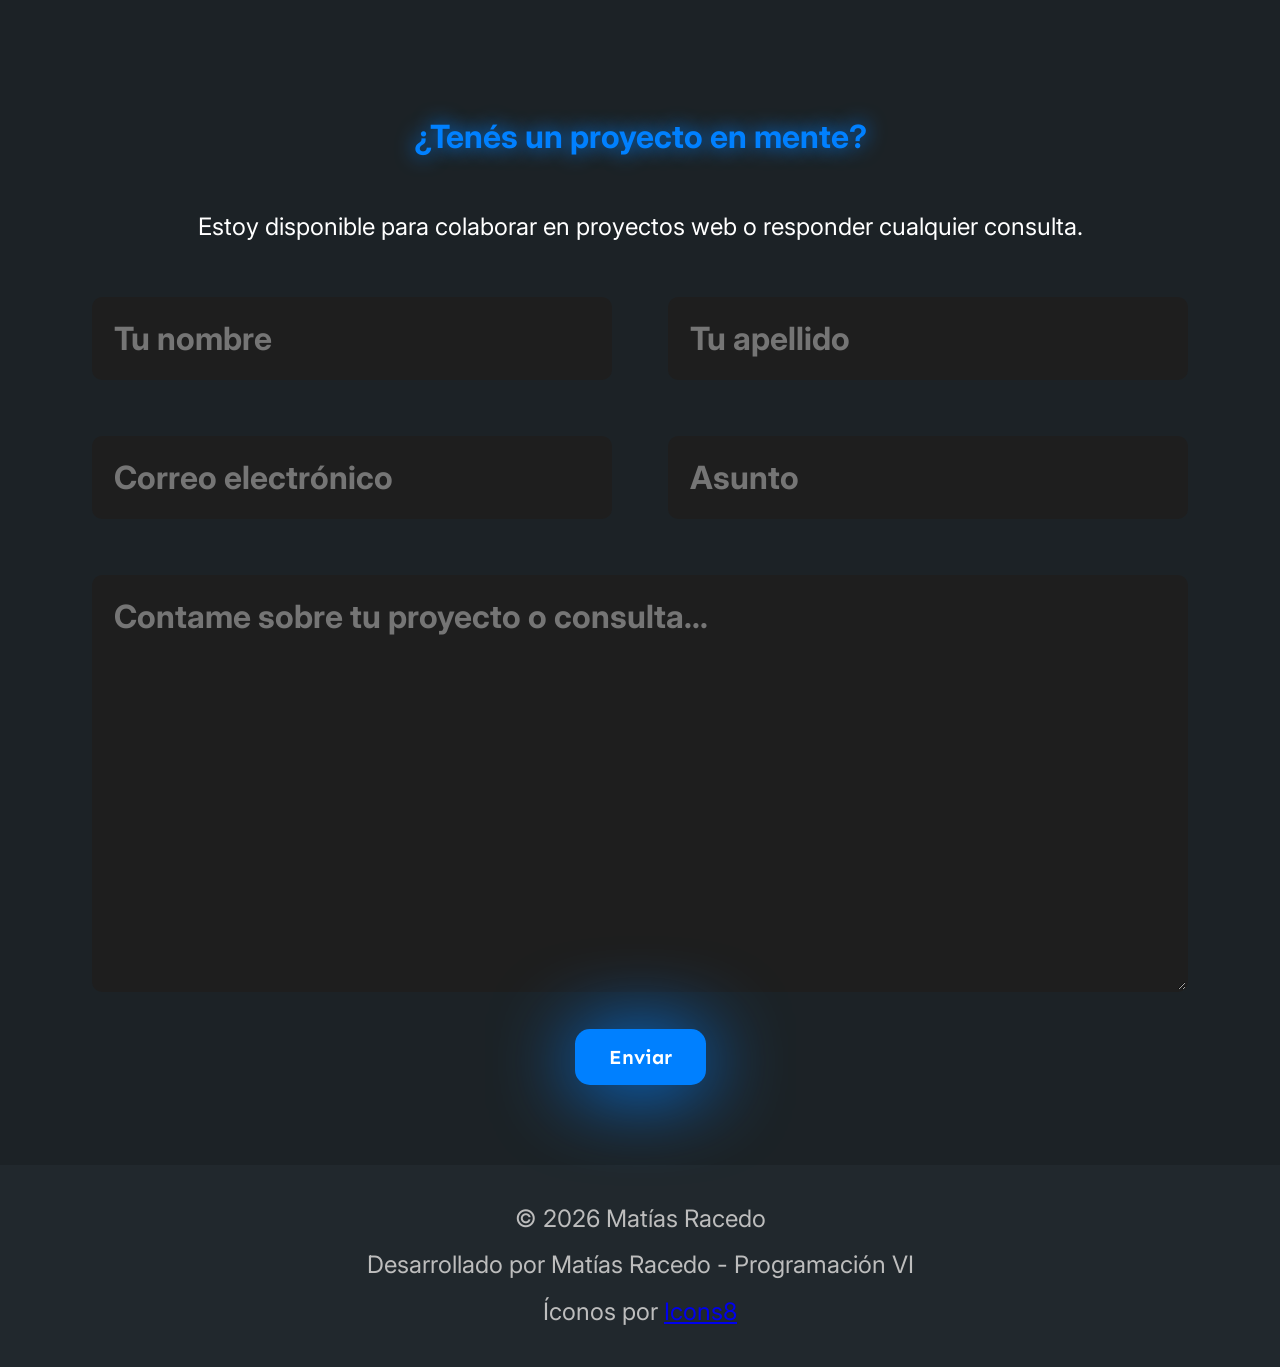
==== commit babe13ea: "Add files via upload" ====
--- a/index.html
+++ b/index.html
@@ -42,9 +42,15 @@
             desarrollador web, que busca su primera experiencia laboral.
           </p>
           <div id="redes-sociales">
+            <div class="contenedor-redes">
             <img src="img/linkedin.svg" alt="Linkedin" />
+            </div>
+            <div class="contenedor-redes">
             <img src="img/github.svg" alt="Github" />
+            </div>
+            <div class="contenedor-redes">
             <img src="img/email.svg" alt="Email" />
+            </div>
           </div>
           <button id="boton-cv">
             <a href="">Descargar CV</a>
@@ -161,12 +167,12 @@
             <img class="curso-icono" src="img/aprendizaje-icono.svg" alt="Icono de aprendizaje">
 
             <header>
-              <h3 class="curso-h3">A2 English for Developers Certification - freeCodeCamp</h3>
+              <h3 class="curso-h3">A2 English for Developers - freeCodeCamp</h3>
             </header>
 
             <p class="curso-descripcion">
               Consta de los conceptos básicos de la comunicación en inglés y se
-              centra en un vocabulario útil para desarrolladores.
+              centra en un vocabulario para desarrolladores.
             </p>
 
             <p class="estado">En proceso</p>
@@ -256,57 +262,58 @@
         <!-- Proyectos -->
         <h2 class="proyectos-h2">Mis proyectos</h2>
 
-        <div class="contenedor-proyectos">
-          <article class="proyecto-destacado">
-            <img src="img/proyecto1.png" alt="Proyecto Desarrollo Web" />
-
-            <div class="contenido">
-              <h3>Desarrollo Web</h3>
-
-              <p>
-                “Qué prefieres” es un proyecto libre que realice durante el
+        <article class="contenedor-proyectos">
+          <div class="card">
+          <img src="img/Proyecto1.png" alt="proyecto">
+          <p class="overlay">Desarrollo Web<br><br>
+            “Qué prefieres” es un proyecto libre que realice durante el
                 programa “Yo puedo programar” en el que utilice los
                 conocimientos adquiridos sobre HTML, CSS y Javascript
-              </p>
-
-              <div class="botones">
-                <a href="#" class="github">
-                  <img src="img/github.svg" alt="GitHub" />
-                </a>
-
-                <a href="#" class="demo"> ▶ </a>
-              </div>
-            </div>
-          </article>
-          <article class="proyecto-destacado">
-            <img src="img/proyecto1.png" alt="Proyecto Desarrollo Web" />
-
-            <div class="contenido">
-              <h3>Desarrollo Web</h3>
-
-              <p>
-                “Qué prefieres” es un proyecto libre que realice durante el
-                programa “Yo puedo programar” en el que utilice los
-                conocimientos adquiridos sobre HTML, CSS y Javascript
-              </p>
-
-              <div class="botones">
-                <a href="#" class="github">
-                  <img src="img/github.svg" alt="GitHub" />
-                </a>
-
-                <a href="#" class="demo"> ▶ </a>
-              </div>
-            </div>
-          </article>
-        </div>
+          </p>
+          </div>
+
+          <div class="card">
+          <img src="img/Proyecto2.png" alt="proyecto">
+          <p class="overlay">Desarrollo Web<br><br>
+            Un juego didactico hecho para un stand de Pirateria Digital. Para esta web se utilizó HTML, CSS y Javascript
+          </p>
+          </div>
+
+          <div class="card">
+          <img src="img/Proyecto3.png" alt="proyecto">
+          <p class="overlay">Diseño Web<br><br>
+            Un prototipo de pagina web sobre un gimnasio hecho durante la cursada del colegio técnico en Informatica. Hecho en Figma
+          </p>
+          </div>
+
+          <div class="card">
+          <img src="img/Proyecto4.png" alt="proyecto">
+          <p class="overlay">Diseño Web<br><br>
+            Un prototipo de pagina web sobre un gimnasio hecho durante la cursada del colegio técnico en Informatica. Hecho en Figma
+          </p>
+          </div>
+          
+          <div class="card">
+          <img src="img/Proyecto5.png" alt="proyecto">
+          <p class="overlay">Diseño Web<br><br>
+            Un prototipo de pagina web sobre el videojuego Lego DC Super-Villains hecho con el fin de practicar en Figma
+          </p>
+          </div>
+
+          <div class="card">
+          <img src="img/Proyecto6.png" alt="proyecto">
+          <p class="overlay">Desarrollo Web<br><br>
+            Un formulario de relevamiento de hardware hecho durante la cursada del Colegio Técnico en Informatica con HTML
+          </p>
+          </div>
+        </article>
       </section>
 
       <section id="contacto">
         <!-- Contacto -->
         <header class="contacto-header">
-          <h2>¿Tenés un proyecto en mente?</h2>
-          <p>
+          <h2 class="contacto-h2">¿Tenés un proyecto en mente?</h2>
+          <p class="contacto-p">
             Estoy disponible para colaborar en proyectos web o responder
             cualquier consulta.
           </p>
@@ -323,25 +330,27 @@
             <input type="text" placeholder="Asunto" required />
           </div>
 
-          <div class="fila">
+
+          <div>
             <textarea
               placeholder="Contame sobre tu proyecto o consulta..."
               required
             ></textarea>
           </div>
-
-          <button type="submit">Enviar</button>
+          <div class="boton-div">
+          <button class="boton-formulario" type="submit">Enviar</button>
+          </div>
         </form>
       </section>
     </main>
 
-    <footer>
+    <footer class="footer">
       <!-- Footer -->
       <footer>
         <p>© 2026 Matías Racedo</p>
-
+        <br>
         <p>Desarrollado por Matías Racedo - Programación VI</p>
-
+        <br>
         <p>
           Íconos por
           <a href="https://icons8.com" target="_blank">Icons8</a>
--- a/style.css
+++ b/style.css
@@ -40,6 +40,11 @@
   padding: 0;
 }
 
+nav a:hover{
+  transition: 300ms ease-out;
+  color: #0080FF;
+}
+
 #inicio-saludo {
   color: white;
   font-family: "Inter", sans-serif;
@@ -73,7 +78,23 @@
 }
 
 #redes-sociales {
+  display: flex;
   margin-bottom: 40px;
+  gap: 11px;
+}
+
+.contenedor-redes{
+  display: flex;
+  justify-content: center;
+  border: 3px solid transparent;
+  cursor: pointer;
+  padding: 5px;
+}
+
+.contenedor-redes:hover{
+  border-color: #0080FF;
+  border-radius: 50%;
+  box-shadow: 0 0 20px rgba(0,128,255,.4);
 }
 
 #boton-cv {
@@ -84,6 +105,13 @@
   padding-bottom: 16px;
   border: 0;
   border-radius: 15px;
+  box-shadow: 0 4px 82px #0080ff;
+  cursor: pointer;
+}
+
+#boton-cv:hover{
+  transition: 300ms ease-out;
+  background-color: #000000;
 }
 
 #boton-cv a {
@@ -269,6 +297,13 @@
   justify-content: start;
   height: 431px;
   text-align: center;
+  border: 3px solid transparent;
+}
+
+.curso:hover{
+  box-shadow: 0 4px 42px #0080ff;
+  border: 3px solid #007fff;
+  transition: 300ms ease-out;
 }
 
 #formacion {
@@ -308,9 +343,9 @@
   font-family: "Inter", sans-serif;
   font-size: 15px;
   font-weight: normal;
-  margin-left: 40px;
-  margin-right: 40px;
-  margin-bottom: 40px;
+  margin-left: 20px;
+  margin-right: 20px;
+  margin-bottom: 20px;
 }
 
 .estado {
@@ -334,6 +369,12 @@
   padding-bottom: 16px;
   border: 0;
   border-radius: 15px;
+  box-shadow: 0 4px 82px #0080ff;
+}
+
+.btn:hover{
+  transition: 300ms ease-out;
+  background-color: #000000;
 }
 
 /* seccion experiencia */
@@ -466,17 +507,221 @@
   justify-content: center;
   align-items: center;
   background-color: #1c2226;
-  height: 574px;
 }
 
 .contenedor-proyectos {
   display: grid;
   grid-template-columns: repeat(2, 1fr);
-  gap: 150px;
-  width: 80%;
+  gap: 80px;
+  width: 60%;
+  margin-bottom: 80px;
 }
 
 .proyecto-destacado {
   height: 345px;
   border-radius: 25px;
 }
+
+.contenedor-proyectos{
+  margin-top: 56px;
+}
+
+.card {
+  position: relative;
+  width: 100%;
+  display: flex;
+  flex-direction: column;
+}
+
+.card img {
+  width: 100%;
+  display: block;
+}
+
+/* TEXTO OCULTO */
+.overlay {
+  position: absolute;
+  top: 0;
+  left: 0;
+  width: 100%;
+  height: 100%;
+
+  display: flex;
+  align-items: center;
+  justify-content: center;
+  text-align: center;
+  border-radius: 25px;
+
+background: linear-gradient(
+  180deg,
+  rgba(0, 77, 153, 0.83) 0%,
+  rgba(0, 77, 153, 0.83) 100%
+  );
+  color: white;
+  font-size: 1rem;
+  font-family: "Inter", sans-serif;
+  font-weight: bold;
+
+  box-shadow: 0 4px 82px #0080ff;
+
+  opacity: 0;
+  transition: opacity 0.3s ease;
+}
+.overlay p{
+  padding-left: 24px;
+  padding-right: 24px;
+}
+
+/* HOVER */
+.card:hover .overlay {
+  opacity: 1;
+}
+
+/* seccion contacto */
+
+#contacto{
+  display: flex;
+  flex-direction: column;
+  justify-content: center;
+  align-items: center;
+  background-color: #1c2226;
+}
+
+.contacto-h2{
+  color: #0080ff;
+  text-shadow: 0 0 20px #0080ff;
+  font-family: "Inter", sans-serif;
+  font-size: 32px;
+  font-weight: bold;
+  margin-top: 80px;
+  text-align: center;
+}
+
+.contacto-p{
+  color: white;
+  font-family: "Inter", sans-serif;
+  font-size: 24px;
+  font-weight: normal;
+  margin-top: 56px;
+  margin-bottom: 56px;
+}
+
+input {
+  border-radius: 10px;
+  padding-left: 20px;
+  padding-bottom: 20px;
+  padding-top: 20px;
+  width: 100%;
+  background-color: #1E1E1E;
+  border: 0;
+  margin-bottom: 56px;
+  font-family: "Inter", sans-serif;
+  font-size: 32px;
+  font-weight: bold;
+  color: rgba(255, 255, 255, 0.5);
+  display: flex;
+  justify-content: center;
+  border: 2px solid transparent;
+}
+
+input:hover{
+  box-shadow: 0 4px 42px #0080ff;
+  border: 2px solid #007fff;
+  transition: 300ms ease-out;
+}
+
+input:focus{
+  box-shadow: 0 4px 42px #0080ff;
+  border: 2px solid #0080FF;
+  outline: none;
+}
+
+::placeholder{
+  font-family: "Inter", sans-serif;
+  font-size: 32px;
+  font-weight: bold;
+  text-align: rgba(255, 255, 255, 0.5);
+}
+
+textarea {
+  border-radius: 10px;
+  padding-left: 20px;
+  padding-right: 20px;
+  padding-bottom: 20px;
+  padding-top: 20px;
+  width: 100%;
+  background-color: #1E1E1E;
+  border: 0;
+  height: 417px;
+  border: 2px solid transparent;
+  font-family: "Inter", sans-serif;
+  font-size: 32px;
+  font-weight: bold;
+  color: rgba(255, 255, 255, 0.5);
+}
+
+textarea:hover{
+  box-shadow: 0 4px 42px #0080ff;
+  border: 2px solid #007fff;
+  transition: 300ms ease-out;
+}
+
+textarea:focus{
+    border: 2px solid #0080FF;
+    outline: none;
+}
+
+.fila{
+  display: grid;
+  grid-template-columns: repeat(2, 1fr);
+  gap: 56px;
+}
+
+.boton-formulario{
+  text-decoration: none;
+  color: white;
+  font-family: "Sen", sans-serif;
+  font-size: 20px;
+  font-weight: bold;
+  background-color: #0080ff;
+  padding-left: 34px;
+  padding-right: 34px;
+  padding-top: 16px;
+  padding-bottom: 16px;
+  border: 0;
+  border-radius: 15px;
+  box-shadow: 0 4px 82px #0080ff;
+  display: flex;
+  justify-content: center;
+  align-items: center;
+  text-align: center;
+  cursor: pointer;
+}
+
+.boton-formulario:hover{
+  transition: 300ms ease-out;
+  background-color: #000000;
+}
+
+.boton-div{
+  display: flex;
+  justify-content: center;
+  align-items: center;
+  margin-top: 33px;
+  margin-bottom: 80px;
+}
+
+.footer{
+  background-color: #21282D;
+  padding-top: 40px;
+  padding-bottom: 40px;
+}
+
+.footer p{
+  color: #BDBDBD;
+  text-align: center;
+  font-family: "Inter", sans-serif;
+  font-size: 24px;
+  font-weight: normal;
+  line-height: 120%;
+}
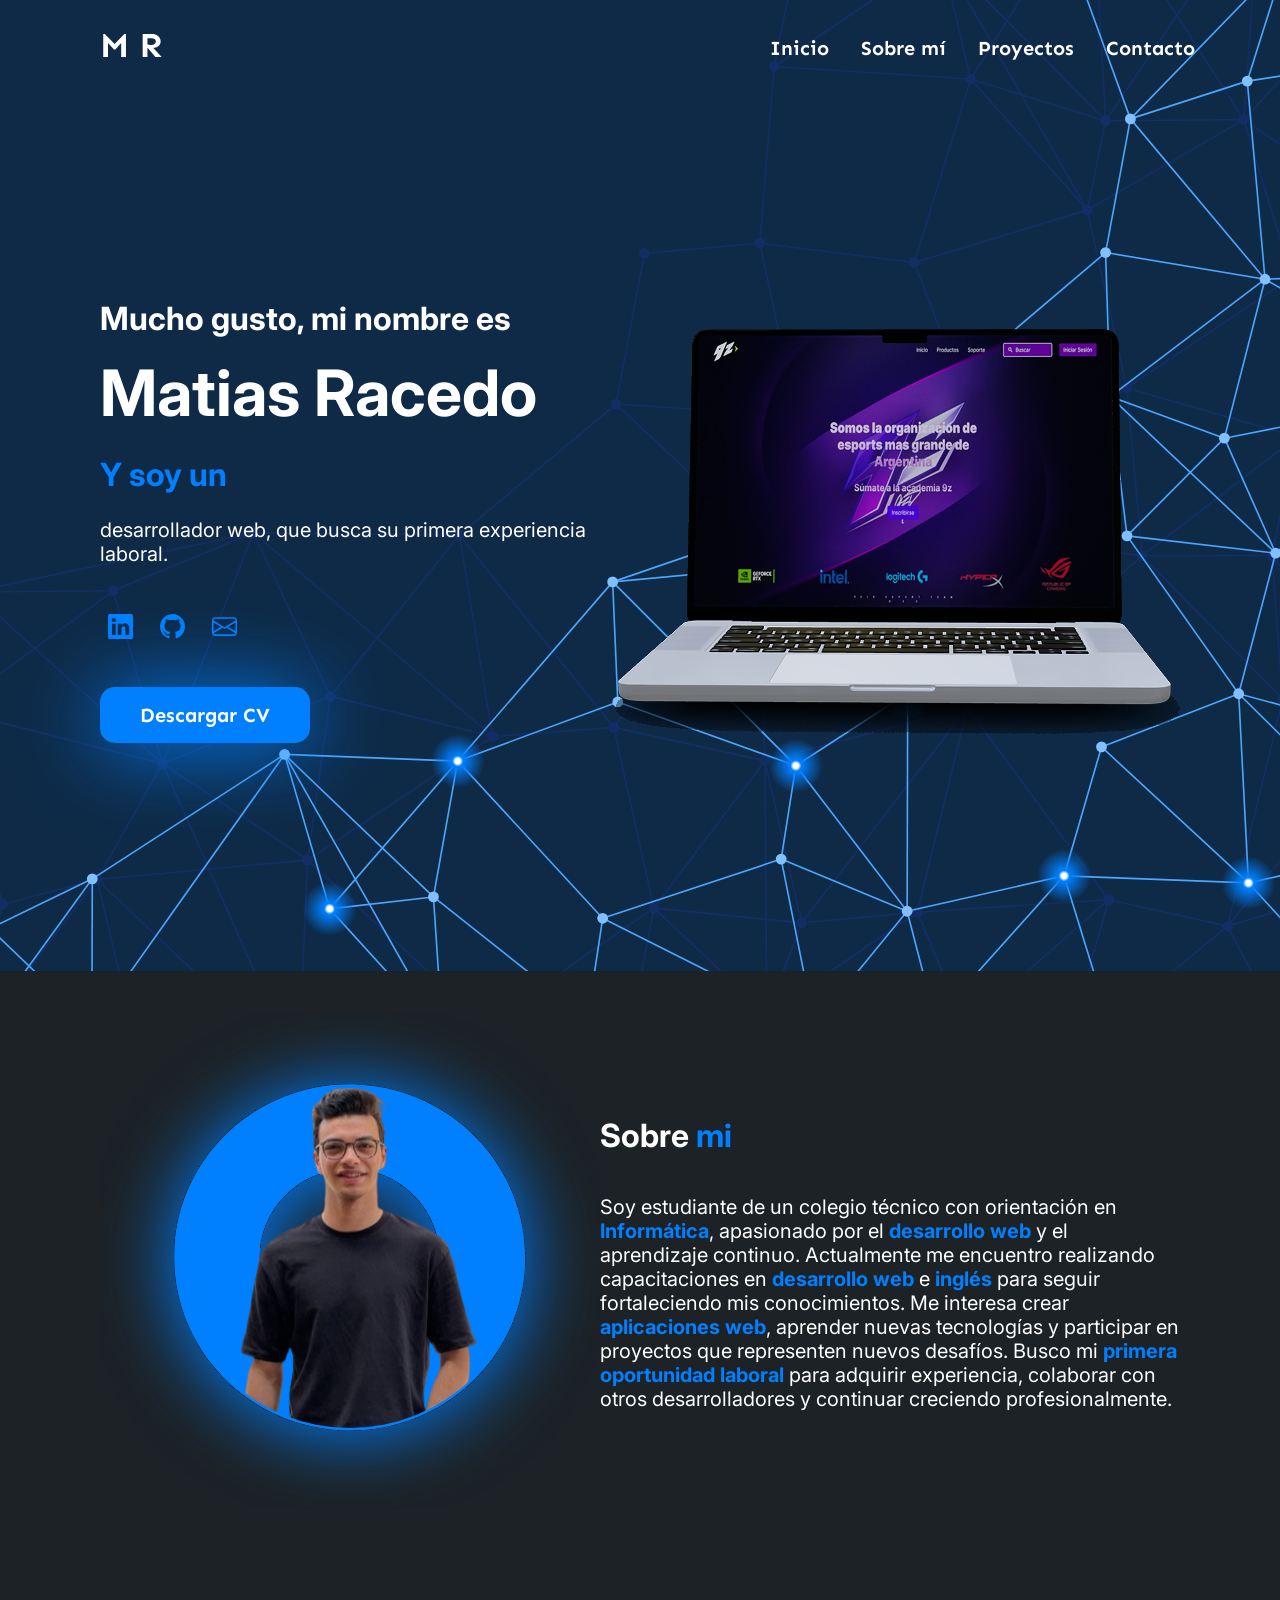
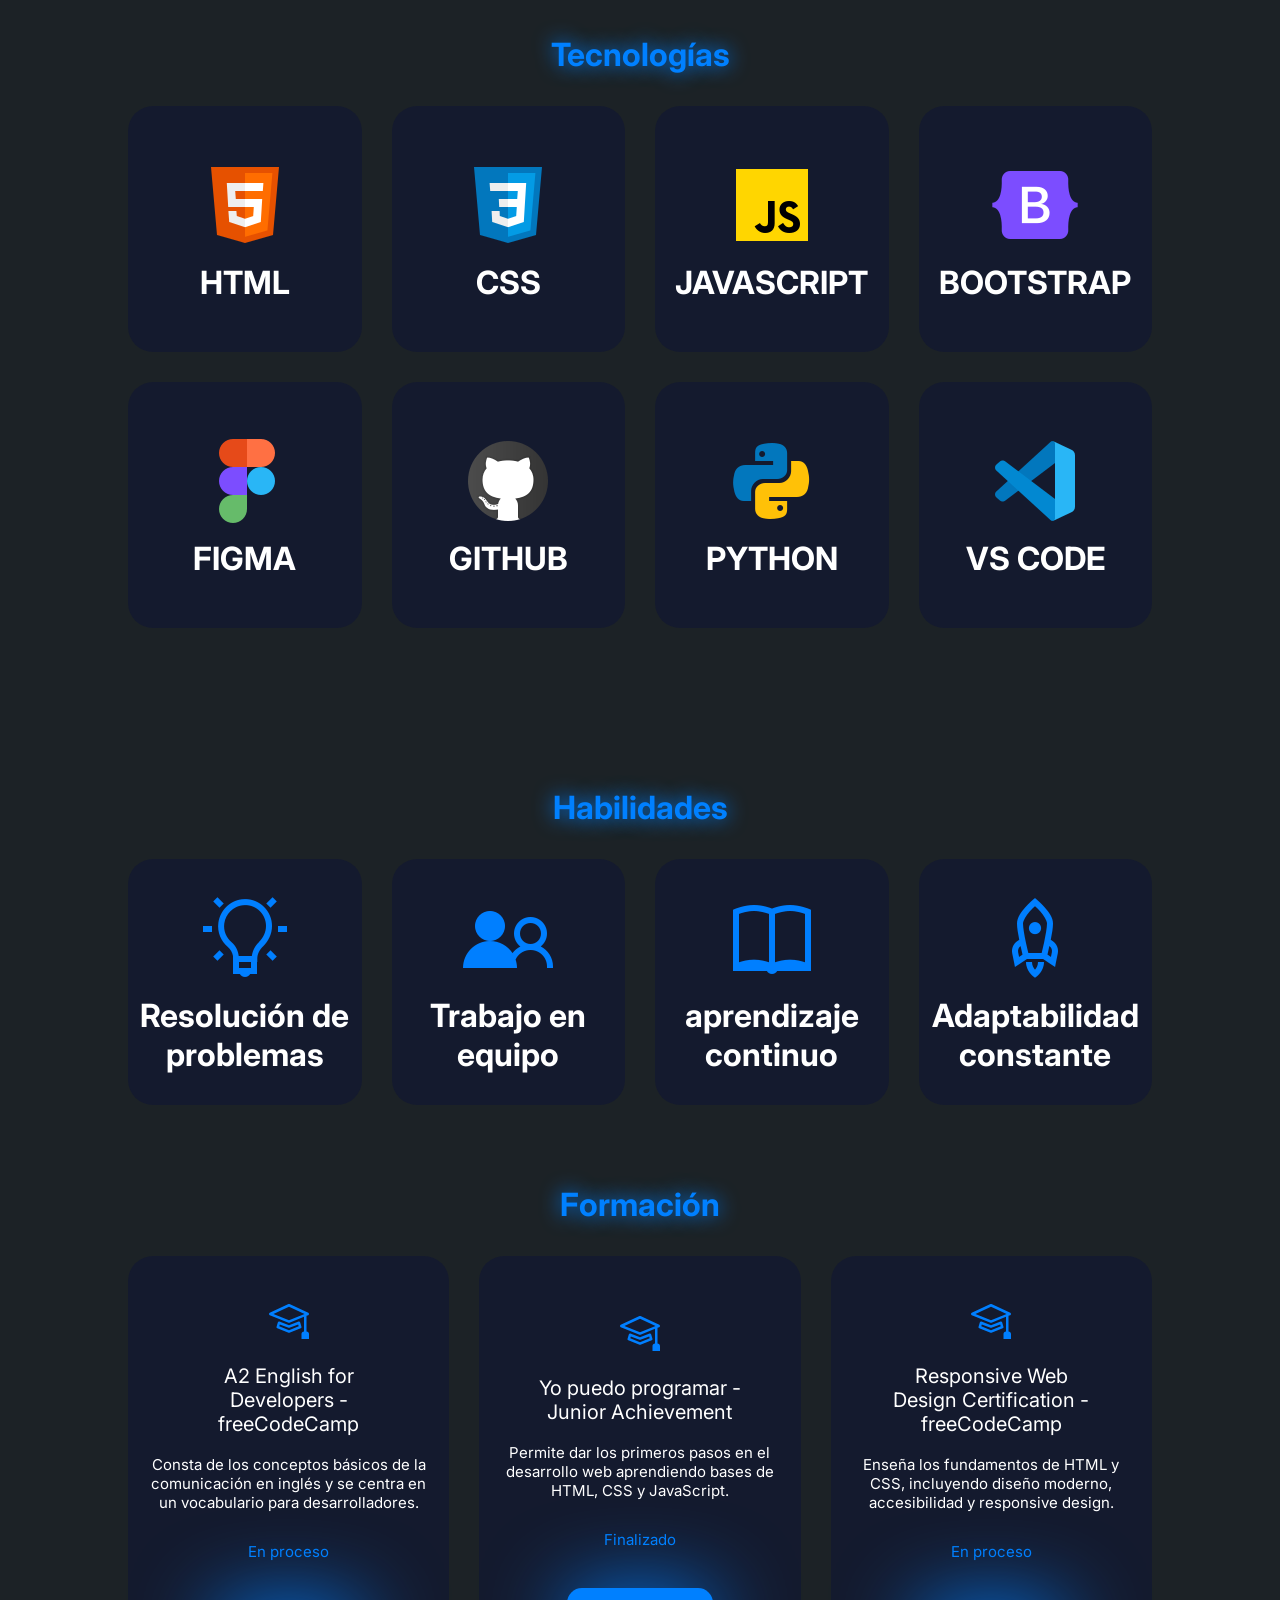
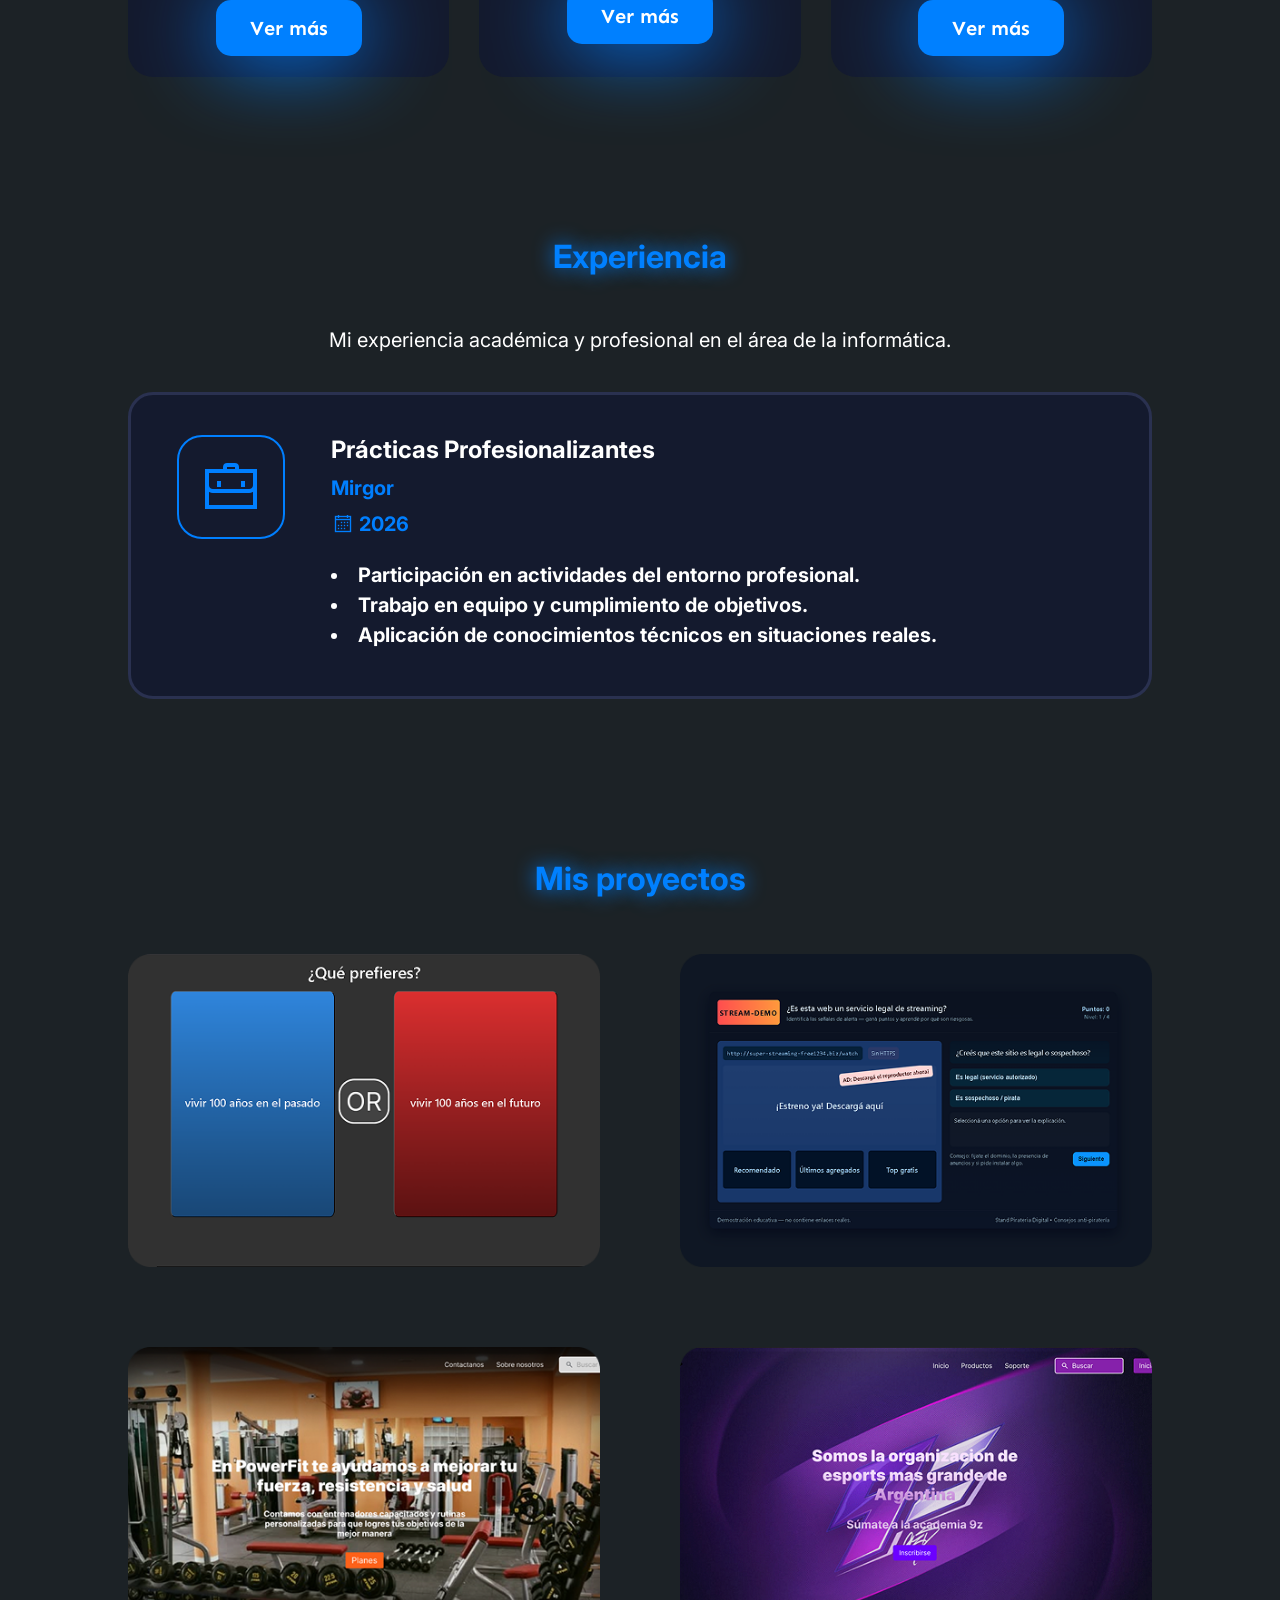
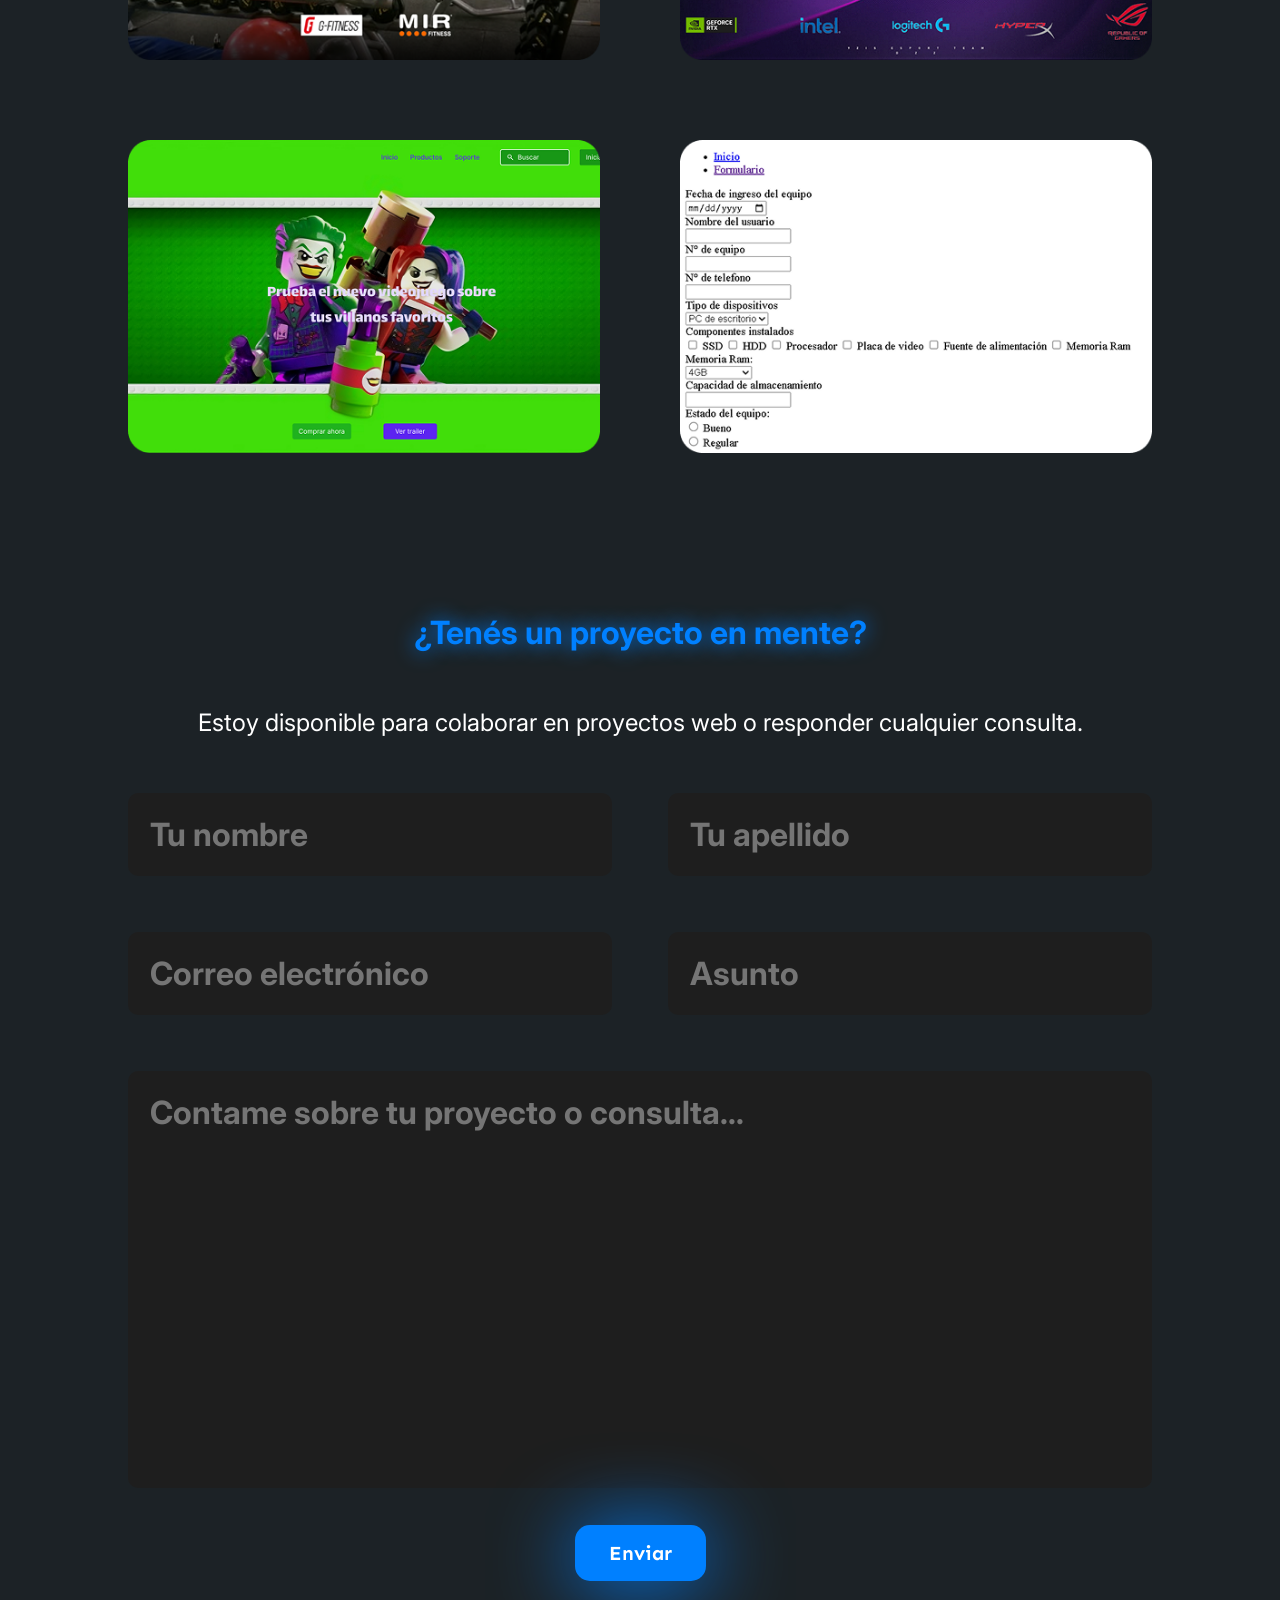
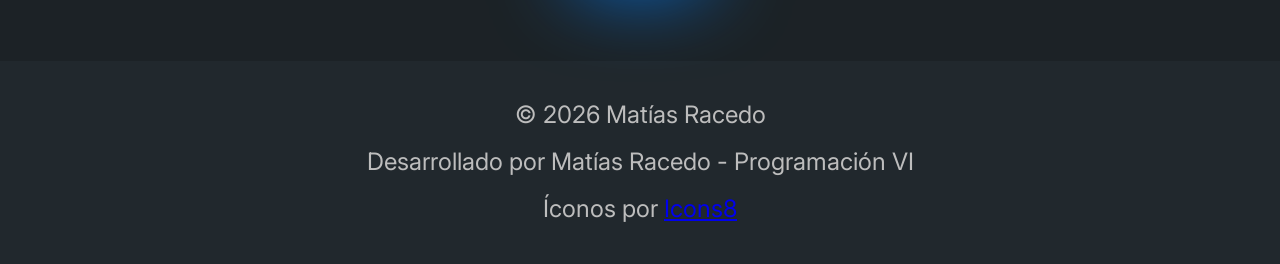
==== commit 714cb4ae: "Add files via upload" ====
--- a/index.html
+++ b/index.html
@@ -31,6 +31,7 @@
       <main>
         <section id="inicio">
           <!-- Hero -->
+           <div class="textos-inicio">
            <div id="inicio-contenido">
           <p id="inicio-saludo">Mucho gusto, mi nombre es</p>
 
@@ -46,15 +47,20 @@
             <img src="img/linkedin.svg" alt="Linkedin" />
             </div>
             <div class="contenedor-redes">
-            <img src="img/github.svg" alt="Github" />
+              <a href="https://github.com/Racedoo">
+              <img src="img/github.svg" alt="Github" />
+              </a>
             </div>
             <div class="contenedor-redes">
-            <img src="img/email.svg" alt="Email" />
+              <a href="mailto:matyracedo@gmail.com?subject=Prueba">
+              <img src="img/email.svg" alt="Email" />
+              </a>  
             </div>
           </div>
           <button id="boton-cv">
-            <a href="">Descargar CV</a>
+            <a href="archivos/CV_Matias_Racedo.pdf" download>Descargar CV</a>
           </button>
+          </div>
           </div>
           <div id="inicio-imagen">
           <img src="img/mockup.png" alt="mockup">
@@ -164,6 +170,7 @@
 
         <div class="contenedor-formacion">
           <article class="curso">
+            <div class="curso-contenido">
             <img class="curso-icono" src="img/aprendizaje-icono.svg" alt="Icono de aprendizaje">
 
             <header>
@@ -176,17 +183,16 @@
             </p>
 
             <p class="estado">En proceso</p>
-
-            <footer>
-              <a href="#" class="btn">Ver más</a>
-            </footer>
+            <a href="#" class="btn">Ver más</a>
+            </div>
           </article>
 
           <article class="curso">
+            <div class="curso-contenido">
             <img class="curso-icono" src="img/aprendizaje-icono.svg" alt="Icono de aprendizaje">
 
             <header>
-              <h3 class="curso-h3">Yo puedo programar - Junior Achievement Argentina</h3>
+              <h3 class="curso-h3">Yo puedo programar - Junior Achievement</h3>
             </header>
 
             <p class="curso-descripcion">
@@ -195,13 +201,12 @@
             </p>
 
             <p class="estado">Finalizado</p>
-
-            <footer>
-              <a href="#" class="btn">Ver más</a>
-            </footer>
+            <a href="#" class="btn">Ver más</a>
+            </div>
           </article>
 
           <article class="curso">
+            <div class="curso-contenido">
             <img class="curso-icono" src="img/aprendizaje-icono.svg" alt="Icono de aprendizaje">
 
             <header>
@@ -215,10 +220,9 @@
 
             <p class="estado">En proceso</p>
 
-            <footer>
-              <a href="#" class="btn">Ver más</a>
-            </footer>
-          </article>
+            <a href="#" class="btn">Ver más</a>
+          </article>
+          </div>
         </div>
       </section>
 
@@ -263,52 +267,180 @@
         <h2 class="proyectos-h2">Mis proyectos</h2>
 
         <article class="contenedor-proyectos">
-          <div class="card">
-          <img src="img/Proyecto1.png" alt="proyecto">
-          <p class="overlay">Desarrollo Web<br><br>
-            “Qué prefieres” es un proyecto libre que realice durante el
-                programa “Yo puedo programar” en el que utilice los
-                conocimientos adquiridos sobre HTML, CSS y Javascript
-          </p>
-          </div>
-
-          <div class="card">
-          <img src="img/Proyecto2.png" alt="proyecto">
-          <p class="overlay">Desarrollo Web<br><br>
-            Un juego didactico hecho para un stand de Pirateria Digital. Para esta web se utilizó HTML, CSS y Javascript
-          </p>
-          </div>
-
-          <div class="card">
-          <img src="img/Proyecto3.png" alt="proyecto">
-          <p class="overlay">Diseño Web<br><br>
-            Un prototipo de pagina web sobre un gimnasio hecho durante la cursada del colegio técnico en Informatica. Hecho en Figma
-          </p>
-          </div>
-
-          <div class="card">
-          <img src="img/Proyecto4.png" alt="proyecto">
-          <p class="overlay">Diseño Web<br><br>
-            Un prototipo de pagina web sobre un gimnasio hecho durante la cursada del colegio técnico en Informatica. Hecho en Figma
-          </p>
-          </div>
+          <!-- proyecto 1 -->
+          <div class="card">
+          <img class="proyecto-img" src="img/Proyecto1.png" alt="proyecto">
+
+          <div class="overlay">
+            <h3>Desarrollo Web</h3>
+
+            <p>
+              “Qué prefieres” es un proyecto libre que realicé durante el
+              programa "Yo Puedo Programar", en el que utilicé los
+              conocimientos adquiridos sobre HTML, CSS y JavaScript.
+            </p>
+
+            <div class="overlay-iconos">
+              <div>
+              <a href="https://github.com/Racedoo/Que_prefieres_juego">
+              <img id="github-blanco" src="img/github-blanco.svg" alt="GitHub">
+              </a>
+              </div>
+              <div>
+              <a href="https://racedoo.github.io/Que_prefieres_juego/">
+              <img src="img/play-blanco.svg" alt="Ver proyecto">
+              </a>
+              </div>
+              </a>
+            </div>
+          </div>
+          </div>
+
+
+
+          <!-- proyecto 2 -->
+
+          <div class="card">
+          <img class="proyecto-img" src="img/Proyecto2.png" alt="proyecto">
+
+          <div class="overlay">
+            <h3>Desarrollo Web</h3>
+
+            <p>
+              Un juego didactico hecho para un stand de Pirateria Digital. Para esta web se utilizó HTML, CSS y Javascript
+            </p>
+
+            <div class="overlay-iconos">
+              <div>
+              <a href="https://github.com/Racedoo/juego_stand_pirateria_digital">
+              <img id="github-blanco" src="img/github-blanco.svg" alt="GitHub">
+              </a>
+              </div>
+              <div>
+              <a href="https://racedoo.github.io/juego_stand_pirateria_digital/">
+              <img src="img/play-blanco.svg" alt="Ver proyecto">
+              </a>
+              </div>
+              </a>
+            </div>
+          </div>
+          </div>
+
+          <!-- proyecto 3 -->
+
+          <div class="card">
+          <img class="proyecto-img" src="img/Proyecto3.png" alt="proyecto">
+
+          <div class="overlay">
+            <h3>Diseño Web</h3>
+
+            <p>
+              Un prototipo de pagina web sobre un gimnasio hecho durante la cursada del colegio técnico en Informatica. Hecho en Figma
+            </p>
+
+            <div class="overlay-iconos">
+              <div>
+              <a href="https://www.figma.com/design/gC2IK9qZggAhchGCmnAEk9/Pagina-web-Powerfit?t=imXVDghDP8kP78AX-1">
+              <img id="figma-blanco" src="img/figma-blanco.svg" alt="Figma">
+              </a>
+              </div>
+              <div>
+              <a href="https://www.figma.com/proto/gC2IK9qZggAhchGCmnAEk9/Pagina-web-Powerfit?node-id=1-3&t=tN3K4Jt6dikwMymc-1&starting-point-node-id=1%3A3">
+              <img src="img/play-blanco.svg" alt="Ver proyecto">
+              </a>
+              </div>
+              </a>
+            </div>
+          </div>
+          </div>
+
+          <!-- proyecto 4 -->
+
+          <div class="card">
+          <img class="proyecto-img" src="img/Proyecto4.png" alt="proyecto">
+
+          <div class="overlay">
+            <h3>Diseño Web</h3>
+
+            <p>
+              Un prototipo de pagina web sobre una organización de Esports hecho con el fin de practicar en Figma
+            </p>
+
+            <div class="overlay-iconos">
+              <div>
+              <a href="https://www.figma.com/design/wHPJeqKapxurOv6kdaQlOk/9z-Pagina-Web?node-id=0-1&t=ubAbNHQUWKGpGHVQ-1">
+              <img id="figma-blanco" src="img/figma-blanco.svg" alt="Figma">
+              </a>
+              </div>
+              <div>
+              <a href="https://www.figma.com/proto/wHPJeqKapxurOv6kdaQlOk/9z-Pagina-Web?node-id=0-1&t=ubAbNHQUWKGpGHVQ-1">
+              <img src="img/play-blanco.svg" alt="Ver proyecto">
+              </a>
+              </div>
+              </a>
+            </div>
+          </div>
+          </div>
+
+          <!-- proyecto 5 -->
           
           <div class="card">
-          <img src="img/Proyecto5.png" alt="proyecto">
-          <p class="overlay">Diseño Web<br><br>
-            Un prototipo de pagina web sobre el videojuego Lego DC Super-Villains hecho con el fin de practicar en Figma
-          </p>
-          </div>
-
-          <div class="card">
-          <img src="img/Proyecto6.png" alt="proyecto">
-          <p class="overlay">Desarrollo Web<br><br>
-            Un formulario de relevamiento de hardware hecho durante la cursada del Colegio Técnico en Informatica con HTML
-          </p>
+          <img class="proyecto-img" src="img/Proyecto5.png" alt="proyecto">
+
+          <div class="overlay">
+            <h3>Diseño Web</h3>
+
+            <p>
+              Un prototipo de pagina web sobre el videojuego Lego DC Super-Villains hecho con el fin de practicar en Figma
+            </p>
+
+            <div class="overlay-iconos">
+              <div>
+              <a href="https://www.figma.com/design/FLxhOy7nP7QcUuhOTGhTq2/Lego-Pagina-Web?node-id=0-1&t=1xIYoktVehFI4n1b-1">
+              <img id="figma-blanco" src="img/figma-blanco.svg" alt="Figma">
+              </a>
+              </div>
+              <div>
+              <a href="https://www.figma.com/proto/FLxhOy7nP7QcUuhOTGhTq2/Lego-Pagina-Web?node-id=0-1&t=1xIYoktVehFI4n1b-1">
+              <img src="img/play-blanco.svg" alt="Ver proyecto">
+              </a>
+              </div>
+              </a>
+            </div>
+          </div>
+          </div>
+
+
+
+          <!-- proyecto 6 -->
+
+          <div class="card">
+          <img class="proyecto-img" src="img/Proyecto6.png" alt="proyecto">
+
+          <div class="overlay">
+            <h3>Desarrollo Web</h3>
+
+            <p>
+              Un formulario de relevamiento de hardware hecho durante la cursada del Colegio Técnico en Informatica con HTML
+            </p>
+
+            <div class="overlay-iconos">
+              <div>
+              <a href="https://github.com/Racedoo/Relevamiento_de_hardware">
+              <img id="github-blanco" src="img/github-blanco.svg" alt="GitHub">
+              </a>
+              </div>
+              <div>
+              <a href="https://racedoo.github.io/Relevamiento_de_hardware/">
+              <img src="img/play-blanco.svg" alt="Ver proyecto">
+              </a>
+              </div>
+              </a>
+            </div>
+          </div>
           </div>
         </article>
-      </section>
-
+      </section>  
       <section id="contacto">
         <!-- Contacto -->
         <header class="contacto-header">
--- a/style.css
+++ b/style.css
@@ -6,13 +6,15 @@
 
 body {
   margin: 0;
+  background-color: #1c2226;
 }
 
 #contenedor-inicial {
   background-image: url(img/fondo.svg);
   background-repeat: no-repeat;
-  background-position: top center;
-  background-size: 100% auto;
+  background-position: right top;
+  background-size: cover;
+  background-color: transparent;
 }
 
 nav {
@@ -20,7 +22,8 @@
   justify-content: space-between;
   align-items: center;
   padding-top: 24px;
-  margin-left: 100px;
+  padding-left: 100px;
+  margin: 0;
 }
 
 nav ul {
@@ -40,9 +43,9 @@
   padding: 0;
 }
 
-nav a:hover{
+nav a:hover {
   transition: 300ms ease-out;
-  color: #0080FF;
+  color: #0080ff;
 }
 
 #inicio-saludo {
@@ -83,7 +86,7 @@
   gap: 11px;
 }
 
-.contenedor-redes{
+.contenedor-redes {
   display: flex;
   justify-content: center;
   border: 3px solid transparent;
@@ -91,10 +94,14 @@
   padding: 5px;
 }
 
-.contenedor-redes:hover{
-  border-color: #0080FF;
+.contenedor-redes:hover {
+  border-color: #0080ff;
   border-radius: 50%;
-  box-shadow: 0 0 20px rgba(0,128,255,.4);
+  box-shadow: 0 0 20px rgba(0, 128, 255, 0.4);
+}
+
+.contenedor-redes a {
+  font-size: 0%;
 }
 
 #boton-cv {
@@ -109,7 +116,7 @@
   cursor: pointer;
 }
 
-#boton-cv:hover{
+#boton-cv:hover {
   transition: 300ms ease-out;
   background-color: #000000;
 }
@@ -136,15 +143,14 @@
 
 #sobre-mi {
   width: 100%;
-  height: 60vh;
+  padding: 40px 100px;
   display: flex;
   justify-content: space-between;
   background-color: #1c2226;
 }
 
 .contenedor-foto {
-  width: 500px;
-  height: 500px;
+  width: 100%;
   margin: 0;
   padding: 0;
 }
@@ -179,7 +185,6 @@
   font-family: "Inter", sans-serif;
   font-size: 20px;
   font-weight: normal;
-  padding-right: 182px;
 }
 
 #tecnologias {
@@ -188,7 +193,7 @@
   justify-content: center;
   align-items: center;
   background-color: #1c2226;
-  padding-top: 80px;
+  padding: 80px 0;
 }
 
 .tecnologias-h2 {
@@ -225,6 +230,13 @@
   border: 2px solid #2a3150;
   box-sizing: border-box;
   justify-content: center;
+  border: 3px solid transparent;
+}
+
+.tecnologia:hover {
+  box-shadow: 0 4px 42px #0080ff;
+  border: 3px solid #007fff;
+  transition: 300ms ease-out;
 }
 
 /* seccion habilidades */
@@ -258,6 +270,13 @@
   border: 2px solid #2a3150;
   box-sizing: border-box;
   justify-content: center;
+  border: 3px solid transparent;
+}
+
+.habilidad:hover {
+  box-shadow: 0 4px 42px #0080ff;
+  border: 3px solid #007fff;
+  transition: 300ms ease-out;
 }
 
 .contenedor-habilidades {
@@ -265,6 +284,7 @@
   grid-template-columns: repeat(4, 1fr);
   gap: 30px;
   width: 80%;
+  margin: 0 auto;
 }
 
 .contenedor-habilidades h3 {
@@ -283,24 +303,33 @@
   font-family: "Inter", sans-serif;
   font-size: 32px;
   font-weight: bold;
-  margin-bottom: 32px;
+  padding-bottom: 32px;
 }
 
 .curso {
-  display: flex;
-  flex-direction: column;
+  display: grid;
+  flex-direction: column;
+  justify-content: center;
   align-items: center;
   background-color: #141a2e;
-  gap: 10px;
-  height: 246px;
+  height: auto;
   border-radius: 25px;
   justify-content: start;
-  height: 431px;
+  height: auto;
   text-align: center;
   border: 3px solid transparent;
 }
 
-.curso:hover{
+.curso-contenido {
+  display: flex;
+  flex-direction: column;
+  justify-content: center;
+  align-items: center;
+  gap: 10px;
+  width: 100%;
+}
+
+.curso:hover {
   box-shadow: 0 4px 42px #0080ff;
   border: 3px solid #007fff;
   transition: 300ms ease-out;
@@ -313,19 +342,21 @@
   justify-content: center;
   align-items: center;
   background-color: #1c2226;
+  padding: 80px 0;
+  width: 80%;
+  margin: 0 auto;
 }
 
 .contenedor-formacion {
   display: grid;
   grid-template-columns: repeat(3, 1fr);
   gap: 30px;
-  width: 80%;
-  height: 431px;
+  margin: 0 auto;
 }
 
 .curso-icono {
-  margin-top: 40px;
-  margin-bottom: 15px;
+  padding-top: 40px;
+  padding-bottom: 15px;
 }
 
 .curso-h3 {
@@ -333,9 +364,9 @@
   font-family: "Inter", sans-serif;
   font-size: 20px;
   font-weight: normal;
-  margin-left: 58px;
-  margin-right: 58px;
-  margin-bottom: 9px;
+  padding-left: 48px;
+  padding-right: 48px;
+  padding-bottom: 9px;
 }
 
 .curso-descripcion {
@@ -343,9 +374,9 @@
   font-family: "Inter", sans-serif;
   font-size: 15px;
   font-weight: normal;
-  margin-left: 20px;
-  margin-right: 20px;
-  margin-bottom: 20px;
+  padding-left: 20px;
+  padding-right: 20px;
+  padding-bottom: 20px;
 }
 
 .estado {
@@ -353,7 +384,7 @@
   font-family: "Inter", sans-serif;
   font-size: 15px;
   font-weight: normal;
-  margin-bottom: 29px;
+  padding-bottom: 29px;
 }
 
 .btn {
@@ -370,9 +401,10 @@
   border: 0;
   border-radius: 15px;
   box-shadow: 0 4px 82px #0080ff;
-}
-
-.btn:hover{
+  margin-bottom: 18px;
+}
+
+.btn:hover {
   transition: 300ms ease-out;
   background-color: #000000;
 }
@@ -385,7 +417,6 @@
   font-family: "Inter", sans-serif;
   font-size: 32px;
   font-weight: bold;
-  margin-top: 80px;
   margin-bottom: 32px;
 }
 
@@ -395,7 +426,7 @@
   justify-content: center;
   align-items: center;
   background-color: #1c2226;
-  height: 574px;
+  padding: 80px 0;
 }
 
 .experiencia-p {
@@ -403,18 +434,25 @@
   font-family: "Inter", sans-serif;
   font-size: 20px;
   font-weight: normal;
+  text-align: center;
   margin-top: 20px;
   margin-bottom: 40px;
 }
 
 .contenedor-experiencia {
   width: 80%;
-  height: 285px;
-  margin-bottom: 80px;
+  margin: 0 auto;
+}
+
+.experiencia-tarjeta:hover {
+  box-shadow: 0 4px 42px #0080ff;
+  border: 3px solid #007fff;
+  transition: 300ms ease-out;
 }
 
 .experiencia-tarjeta {
   background-color: #141a2e;
+  border: 3px solid transparent;
   display: flex;
   flex-direction: row;
 }
@@ -472,7 +510,7 @@
 
 .experiencia-tarjeta {
   border-radius: 25px;
-  border: 2px solid #2a3150;
+  border: 3px solid #2a3150;
   box-sizing: border-box;
 }
 
@@ -498,7 +536,6 @@
   font-family: "Inter", sans-serif;
   font-size: 32px;
   font-weight: bold;
-  margin-top: 80px;
 }
 
 #proyectos {
@@ -507,14 +544,15 @@
   justify-content: center;
   align-items: center;
   background-color: #1c2226;
+  padding: 80px 0;
 }
 
 .contenedor-proyectos {
   display: grid;
   grid-template-columns: repeat(2, 1fr);
   gap: 80px;
-  width: 60%;
-  margin-bottom: 80px;
+  margin: 0 auto;
+  width: 80%;
 }
 
 .proyecto-destacado {
@@ -522,8 +560,8 @@
   border-radius: 25px;
 }
 
-.contenedor-proyectos{
-  margin-top: 56px;
+.contenedor-proyectos {
+  padding-top: 56px;
 }
 
 .card {
@@ -533,7 +571,7 @@
   flex-direction: column;
 }
 
-.card img {
+.proyecto-img {
   width: 100%;
   display: block;
 }
@@ -541,69 +579,89 @@
 /* TEXTO OCULTO */
 .overlay {
   position: absolute;
-  top: 0;
-  left: 0;
-  width: 100%;
-  height: 100%;
-
-  display: flex;
-  align-items: center;
-  justify-content: center;
-  text-align: center;
+  inset: 0;
+
+  display: flex;
+  flex-direction: column;
+  justify-content: center;
+  align-items: center;
+
   border-radius: 25px;
-
-background: linear-gradient(
-  180deg,
-  rgba(0, 77, 153, 0.83) 0%,
-  rgba(0, 77, 153, 0.83) 100%
-  );
-  color: white;
-  font-size: 1rem;
-  font-family: "Inter", sans-serif;
-  font-weight: bold;
-
-  box-shadow: 0 4px 82px #0080ff;
+  background: rgba(0, 77, 153, 0.83);
 
   opacity: 0;
-  transition: opacity 0.3s ease;
-}
-.overlay p{
-  padding-left: 24px;
-  padding-right: 24px;
-}
-
-/* HOVER */
+  transition: 0.3s;
+}
+
 .card:hover .overlay {
   opacity: 1;
 }
 
+.overlay h3 {
+  color: white;
+  font-family: "Inter", sans-serif;
+  font-size: 32px;
+  font-weight: bold;
+  padding-bottom: 32px;
+}
+
+.overlay p {
+  color: white;
+  font-family: "Inter", sans-serif;
+  font-size: 15px;
+  font-weight: normal;
+  padding-left: 32px;
+  padding-right: 32px;
+  line-height: 120%;
+  text-align: center;
+}
+
+.overlay-iconos {
+  display: flex;
+  gap: 30px;
+  padding-top: 40px;
+}
+
+#github-blanco {
+  width: 48px;
+  height: 48px;
+}
+
+#figma-blanco {
+  width: 48px;
+  height: 48px;
+}
+
 /* seccion contacto */
 
-#contacto{
+#contacto {
   display: flex;
   flex-direction: column;
   justify-content: center;
   align-items: center;
   background-color: #1c2226;
-}
-
-.contacto-h2{
+  padding: 80px 0;
+  width: 80%;
+  margin: 0 auto;
+}
+
+.contacto-h2 {
   color: #0080ff;
   text-shadow: 0 0 20px #0080ff;
   font-family: "Inter", sans-serif;
   font-size: 32px;
   font-weight: bold;
-  margin-top: 80px;
   text-align: center;
 }
 
-.contacto-p{
+.contacto-p {
   color: white;
   font-family: "Inter", sans-serif;
   font-size: 24px;
   font-weight: normal;
   margin-top: 56px;
   margin-bottom: 56px;
+  text-align: center;
 }
 
 input {
@@ -612,7 +670,7 @@
   padding-bottom: 20px;
   padding-top: 20px;
   width: 100%;
-  background-color: #1E1E1E;
+  background-color: #1e1e1e;
   border: 0;
   margin-bottom: 56px;
   font-family: "Inter", sans-serif;
@@ -624,19 +682,19 @@
   border: 2px solid transparent;
 }
 
-input:hover{
+input:hover {
   box-shadow: 0 4px 42px #0080ff;
   border: 2px solid #007fff;
   transition: 300ms ease-out;
 }
 
-input:focus{
+input:focus {
   box-shadow: 0 4px 42px #0080ff;
-  border: 2px solid #0080FF;
+  border: 2px solid #0080ff;
   outline: none;
 }
 
-::placeholder{
+::placeholder {
   font-family: "Inter", sans-serif;
   font-size: 32px;
   font-weight: bold;
@@ -650,7 +708,7 @@
   padding-bottom: 20px;
   padding-top: 20px;
   width: 100%;
-  background-color: #1E1E1E;
+  background-color: #1e1e1e;
   border: 0;
   height: 417px;
   border: 2px solid transparent;
@@ -658,26 +716,27 @@
   font-size: 32px;
   font-weight: bold;
   color: rgba(255, 255, 255, 0.5);
-}
-
-textarea:hover{
+  resize: none;
+}
+
+textarea:hover {
   box-shadow: 0 4px 42px #0080ff;
   border: 2px solid #007fff;
   transition: 300ms ease-out;
 }
 
-textarea:focus{
-    border: 2px solid #0080FF;
-    outline: none;
-}
-
-.fila{
+textarea:focus {
+  border: 2px solid #0080ff;
+  outline: none;
+}
+
+.fila {
   display: grid;
   grid-template-columns: repeat(2, 1fr);
   gap: 56px;
 }
 
-.boton-formulario{
+.boton-formulario {
   text-decoration: none;
   color: white;
   font-family: "Sen", sans-serif;
@@ -698,30 +757,244 @@
   cursor: pointer;
 }
 
-.boton-formulario:hover{
+.boton-formulario:hover {
   transition: 300ms ease-out;
   background-color: #000000;
 }
 
-.boton-div{
+.boton-div {
   display: flex;
   justify-content: center;
   align-items: center;
   margin-top: 33px;
-  margin-bottom: 80px;
-}
-
-.footer{
-  background-color: #21282D;
+}
+
+.footer {
+  background-color: #21282d;
   padding-top: 40px;
   padding-bottom: 40px;
-}
-
-.footer p{
-  color: #BDBDBD;
+  width: 100%;
+}
+
+.footer p {
+  color: #bdbdbd;
   text-align: center;
   font-family: "Inter", sans-serif;
   font-size: 24px;
   font-weight: normal;
   line-height: 120%;
-}+}
+
+@media (max-width: 1024px) {
+  #inicio {
+    background-size: 60%;
+    flex-direction: column;
+    text-align: center;
+    padding: 40px 20px;
+    justify-content: start;
+    gap: 100px;
+  }
+
+  #inicio-imagen img {
+    margin: 0;
+  }
+
+  #redes-sociales {
+    justify-content: center;
+  }
+
+  /* sobre mi */
+
+  #sobre-mi {
+    flex-direction: column;
+    align-items: center;
+    height: auto;
+    padding: 80px 20px;
+    gap: 40px;
+  }
+
+  .contenedor-foto,
+  .contenedor-foto img {
+    width: 280px;
+    height: 280px;
+  }
+
+  .informacion {
+    align-items: center;
+    text-align: center;
+  }
+
+  .sobre-mi-p {
+    padding: 0;
+  }
+
+  /* tecnologias */
+
+  .contenedor-tecnologias {
+    grid-template-columns: repeat(2, 1fr);
+  }
+
+  /* habilidades */
+
+  .contenedor-habilidades {
+    grid-template-columns: repeat(2, 1fr);
+  }
+
+  /* formación */
+
+  .contenedor-formacion {
+    grid-template-columns: 1fr;
+  }
+
+  /* proyectos */
+
+  .overlay h3 {
+    font-size: 16px;
+    padding-bottom: 12px;
+  }
+
+  .overlay p {
+    font-size: 12px;
+  }
+
+  .overlay-iconos {
+    padding-top: 16px;
+  }
+}
+
+@media (max-width: 768px) {
+  #inicio {
+    background-size: 90%;
+    background-position: center top;
+
+    flex-direction: column;
+    text-align: center;
+    padding: 40px 20px;
+    gap: 50px;
+  }
+
+  #inicio-contenido {
+    display: flex;
+    flex-direction: column;
+    align-items: center;
+  }
+
+  #inicio-imagen img {
+    width: 100%;
+    max-width: 380px;
+    margin: 0;
+  }
+
+  nav {
+    flex-direction: column;
+    gap: 25px;
+    padding-left: 20px;
+  }
+
+  nav ul {
+    margin: 0;
+    flex-wrap: wrap;
+    justify-content: center;
+  }
+
+  /* sobre mi */
+
+  #sobre-mi {
+    flex-direction: column;
+    align-items: center;
+    height: auto;
+    padding: 80px 20px;
+    gap: 40px;
+  }
+
+  .contenedor-foto,
+  .contenedor-foto img {
+    width: 280px;
+    height: 280px;
+  }
+
+  .informacion {
+    align-items: center;
+    text-align: center;
+  }
+
+  .sobre-mi-p {
+    padding: 0;
+  }
+
+  /* tecnologias */
+
+  .contenedor-tecnologias {
+    grid-template-columns: 1fr;
+  }
+
+  /* habilidades */
+  .contenedor-habilidades {
+    grid-template-columns: 1fr;
+  }
+
+  /* formacion */
+
+  .contenedor-formacion {
+    grid-template-columns: 1fr;
+  }
+
+  /* experiencia */
+
+  .experiencia-tarjeta {
+    flex-direction: column;
+    align-items: center;
+    text-align: center;
+  }
+
+  .icono-trabajo {
+    margin: 30px 0;
+  }
+
+  .contenido {
+    margin: 0 20px 30px;
+  }
+
+  .experiencia-p {
+    padding: 0 20px;
+  }
+
+  .fecha {
+    justify-content: center;
+  }
+
+  /* proyectos */
+  .contenedor-proyectos {
+    grid-template-columns: 1fr;
+  }
+
+  /* contacto */
+
+  .fila {
+    padding-left: 12px;
+    gap: 12px;
+  }
+
+  input {
+    font-size: 16px;
+    padding-left: 8pxS;
+  }
+
+  input::placeholder {
+    font-size: 16px;
+  }
+
+  textarea {
+    font-size: 16px;
+    height: 200px;
+  }
+
+  textarea::placeholder {
+    font-size: 16px;
+  }
+
+  /* footer */
+  .footer p {
+    font-size: 12px;
+  }
+}
